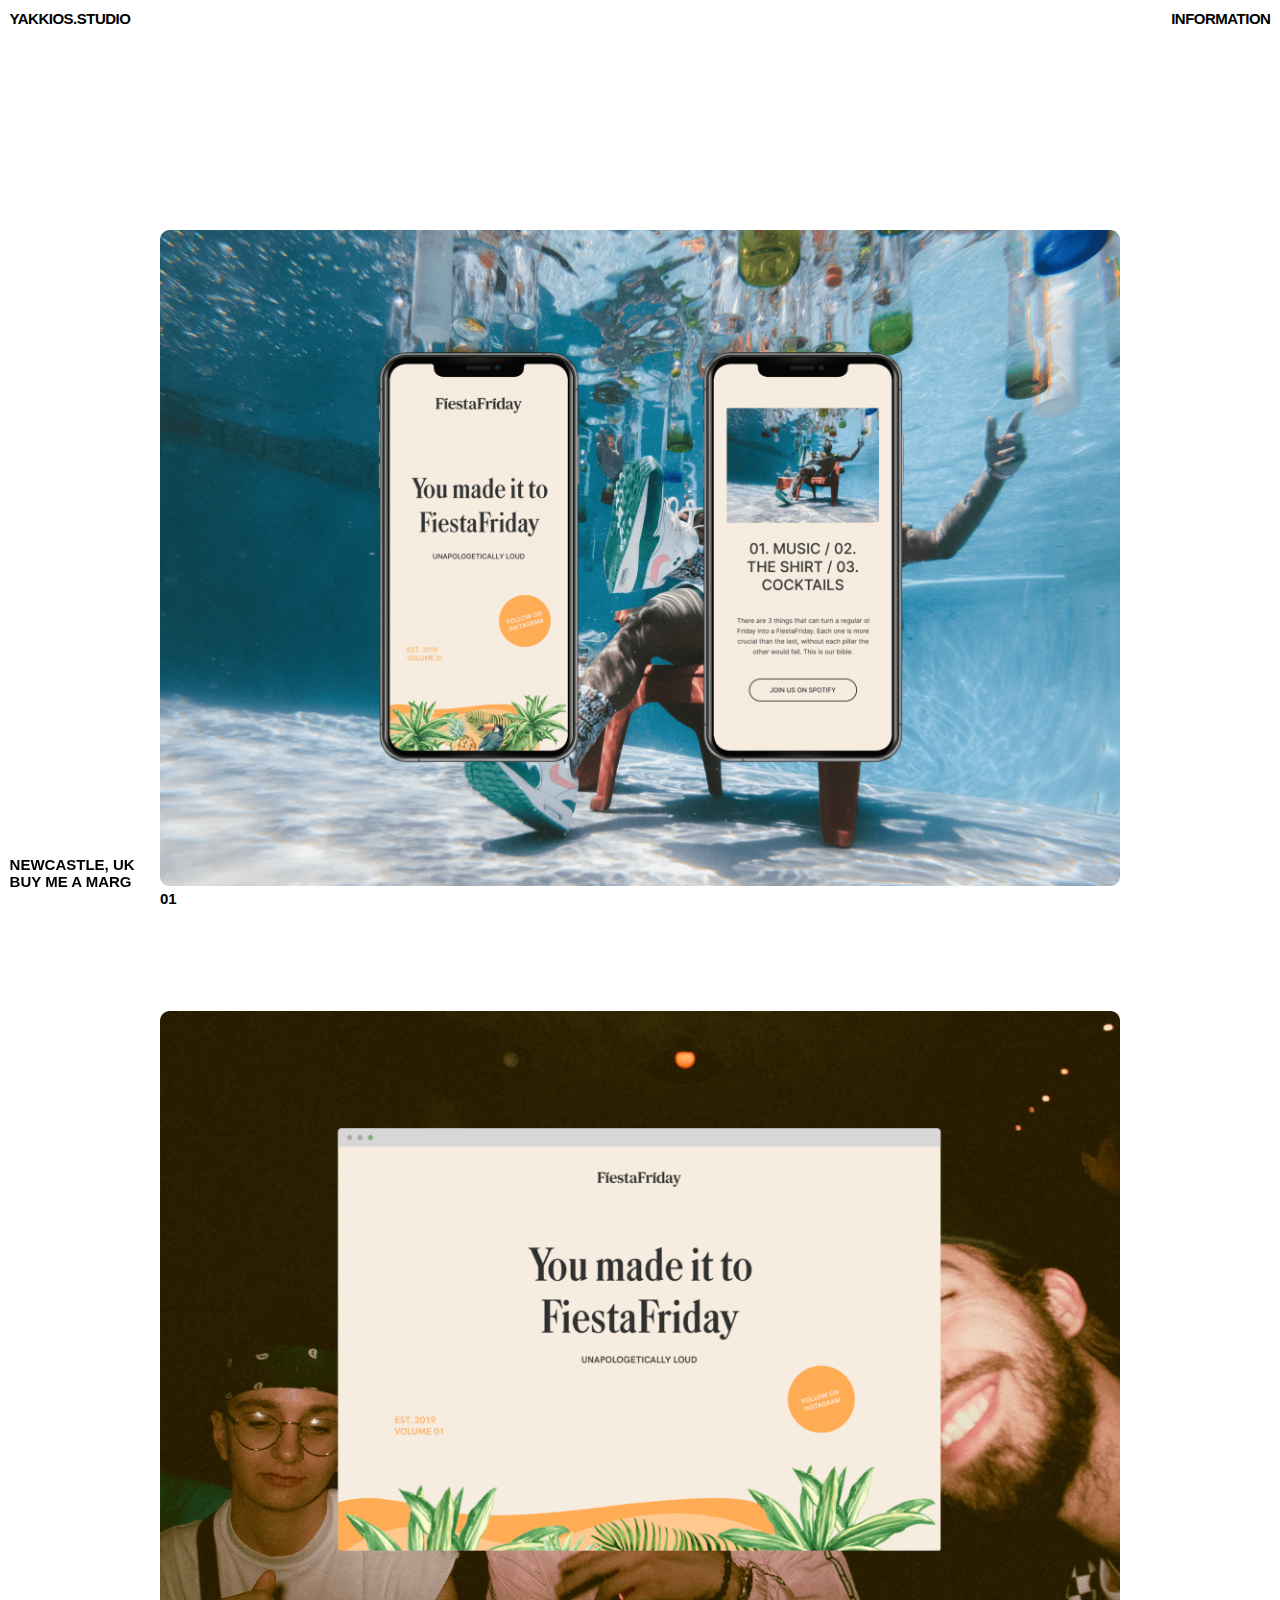
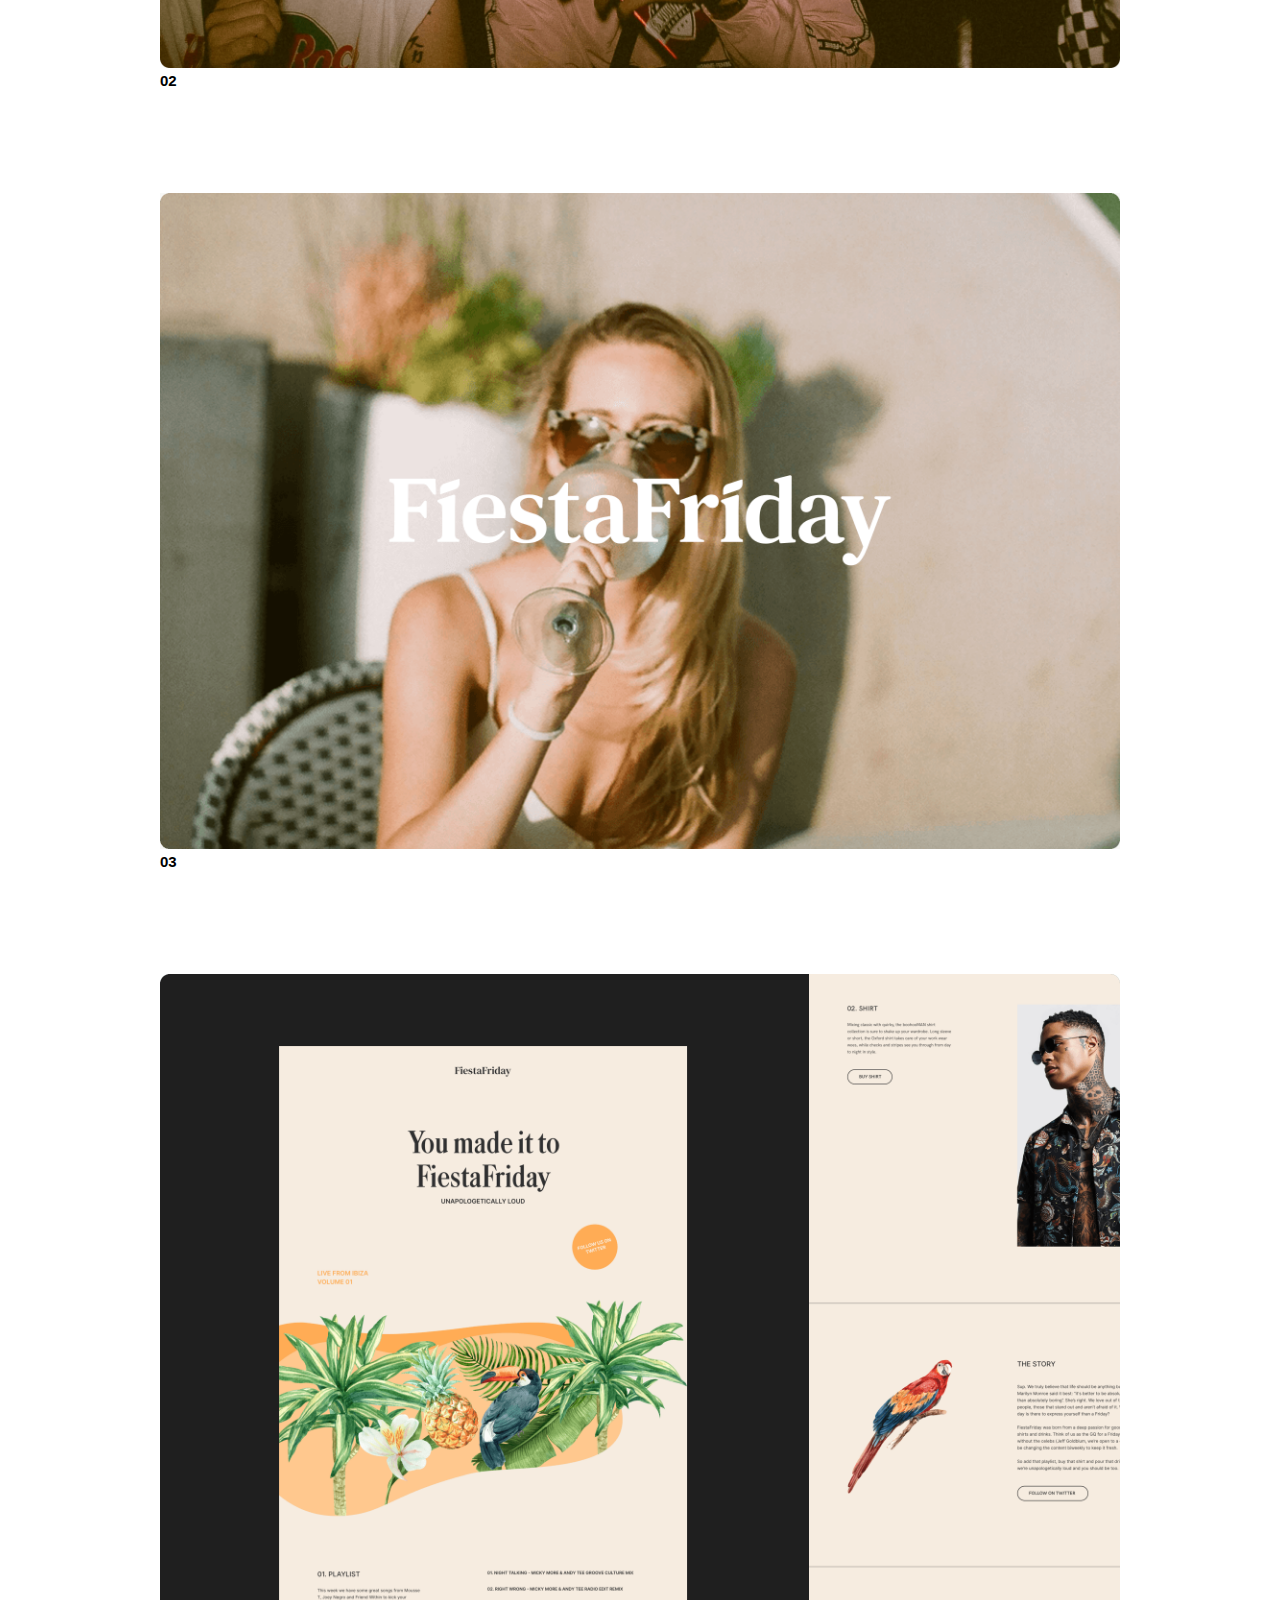
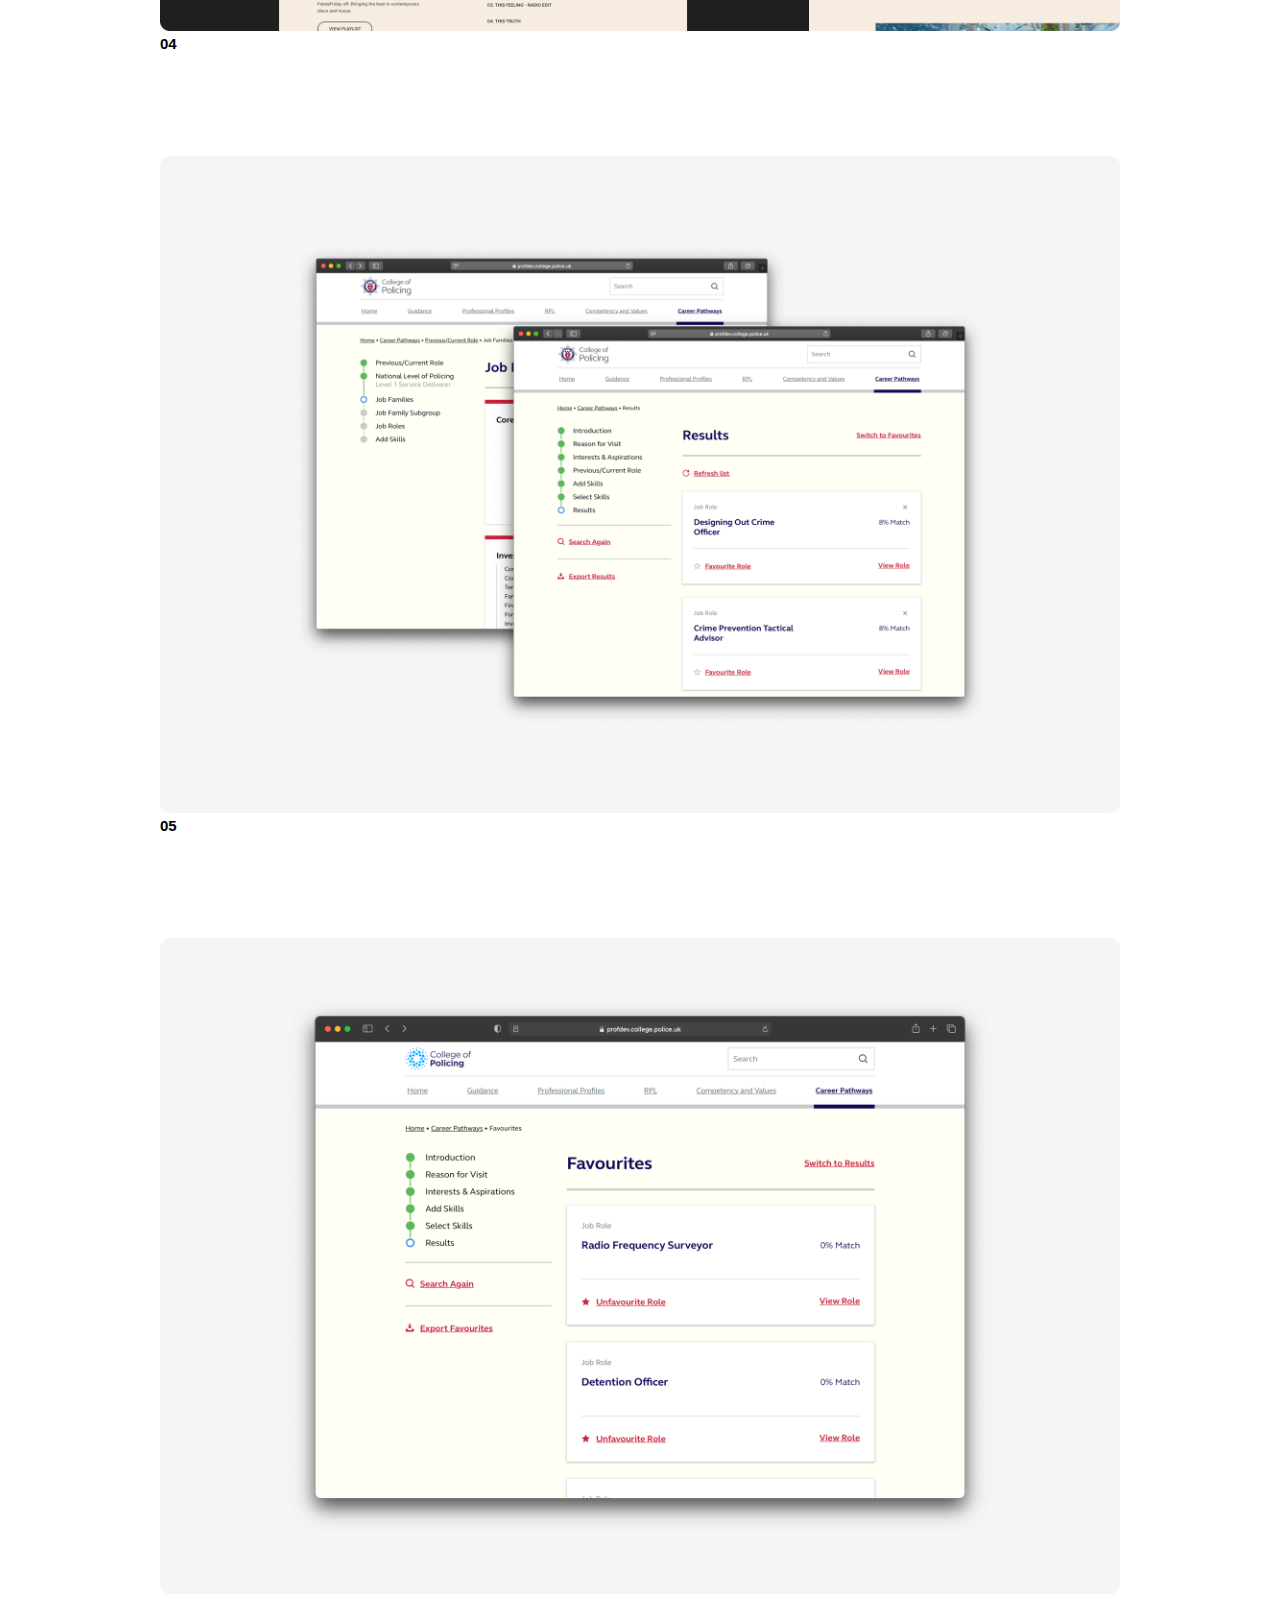
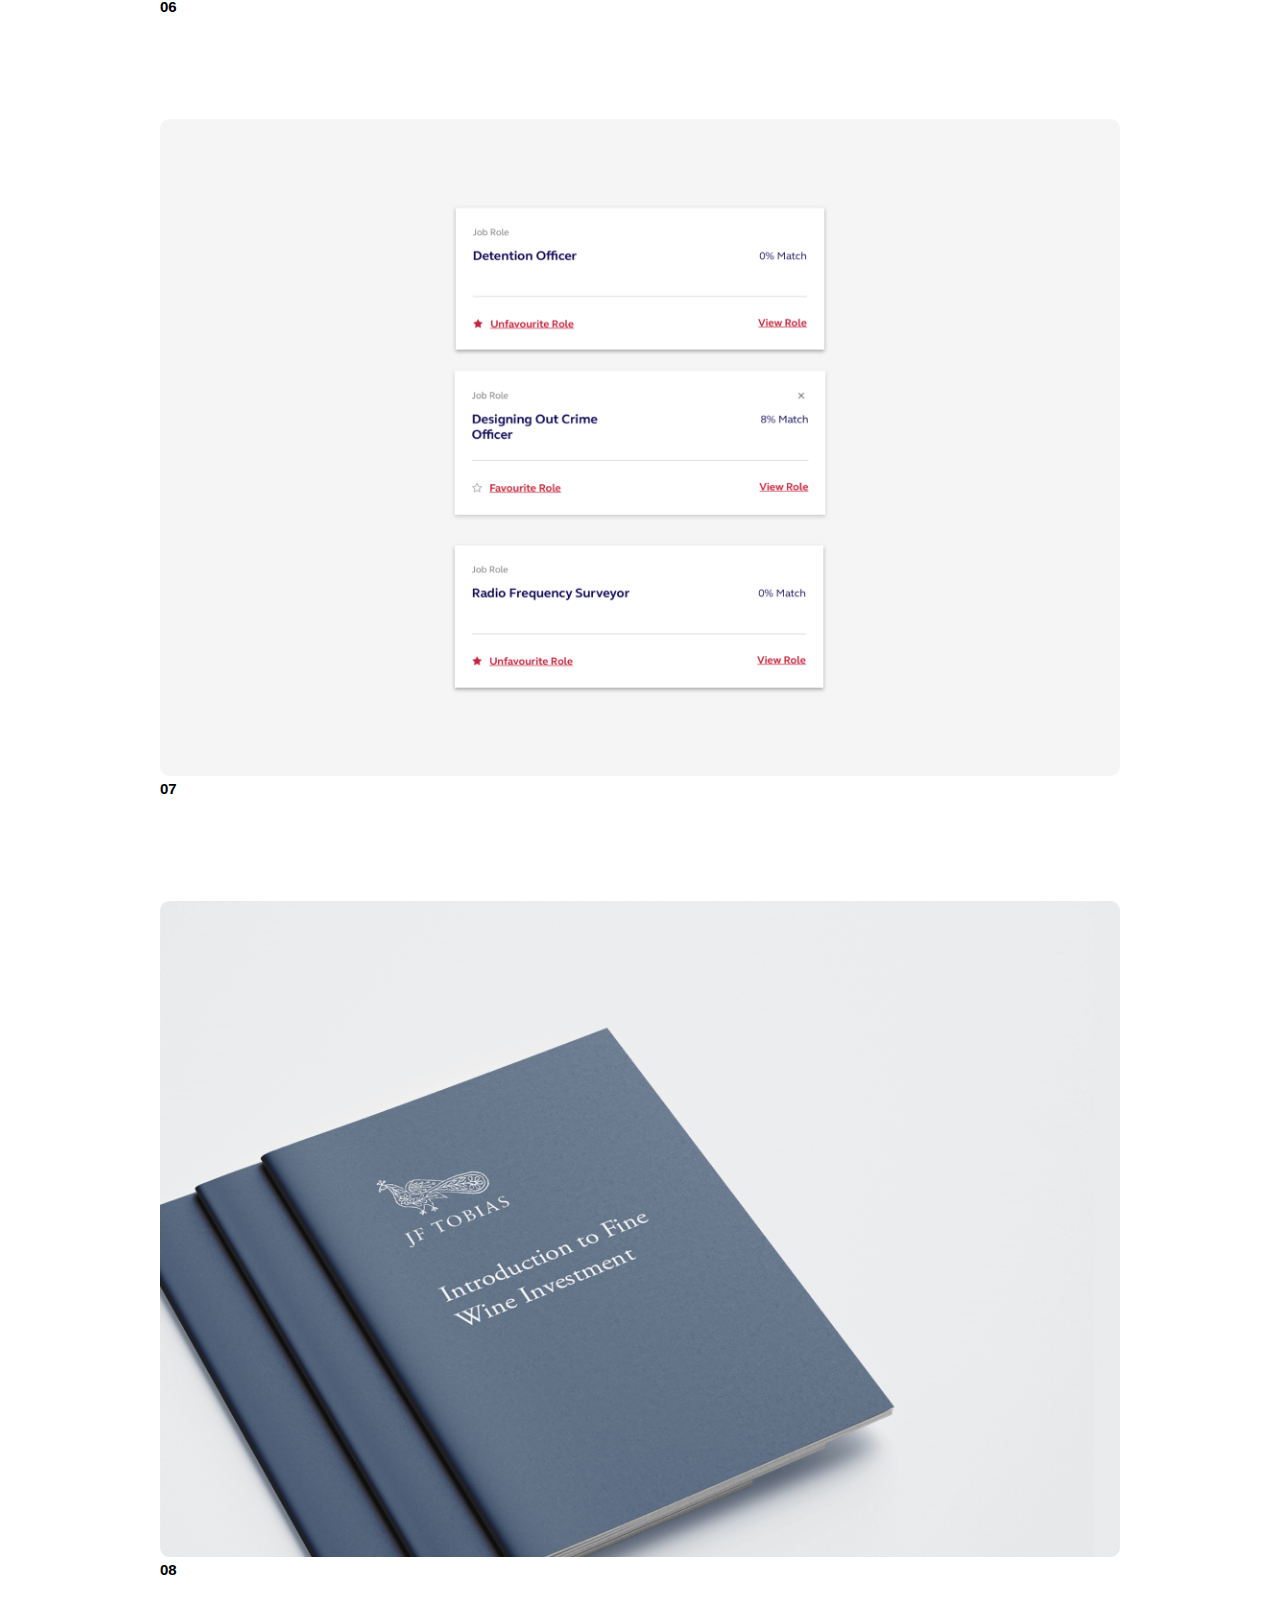
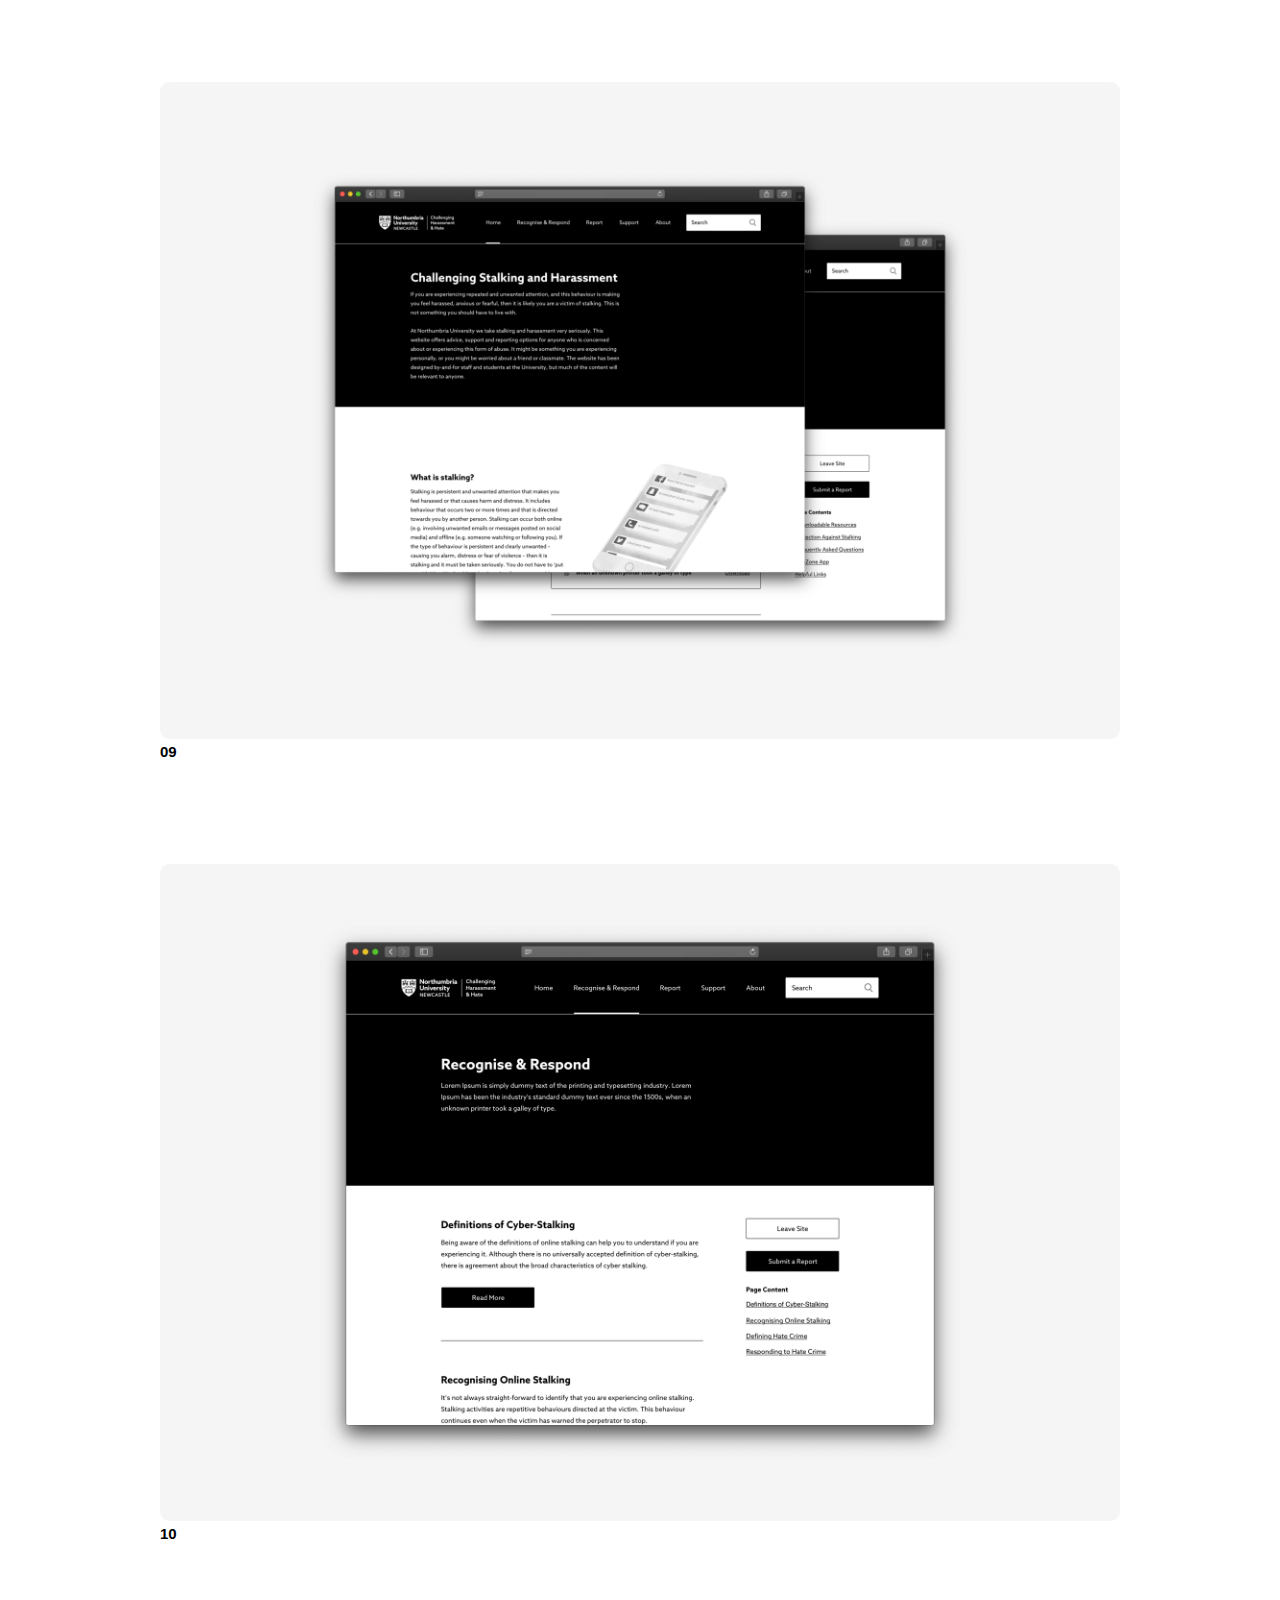
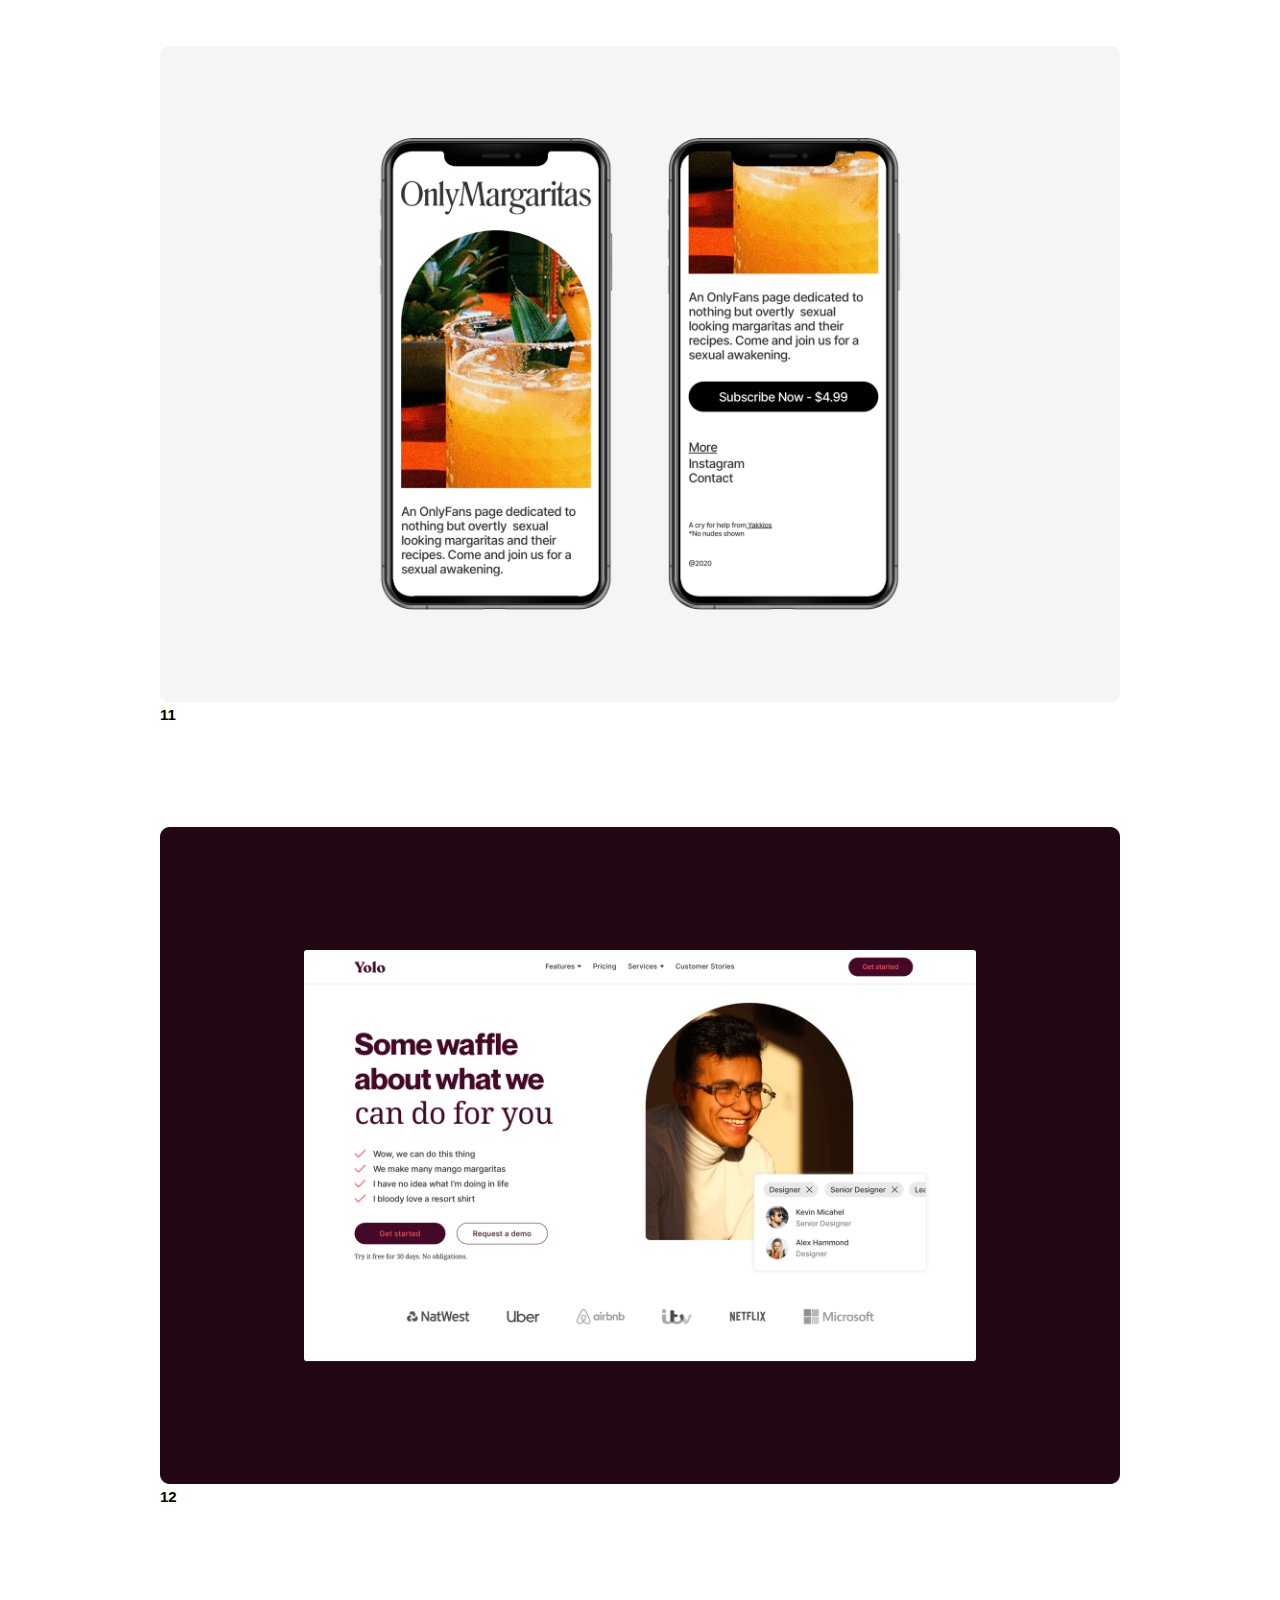
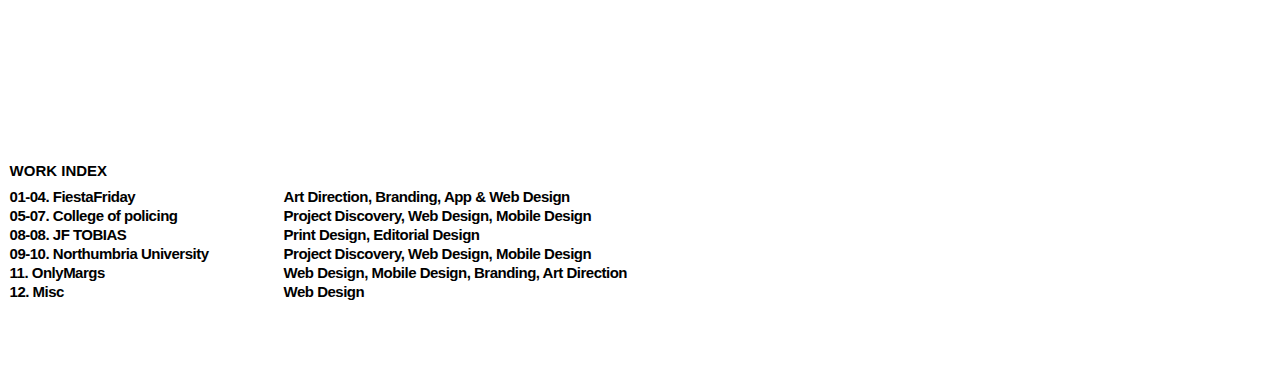
==== index.html @ 42be6af0 "Updating projects" ====
<!DOCTYPE html>
<html>
<head>
  <Title>Margarita Fueled Digital Product Designer</Title>
  <link href="stylesheet.css" rel="stylesheet" type="text/css">

  <link rel="stylesheet" type="text/css" href="MyFontsWebfontsKit.css">

  <link rel="shortcut icon" type="image/png" href="favicon.png"/>
  <link rel="shortcut icon" type="image/png" href="https://eg.com/favicon.png"/>

  <meta property="og:image" content="http://example.com/ogp.jpg" />


  <script src="https://ajax.googleapis.com/ajax/libs/jquery/1.11.3/jquery.min.js"></script>
  <script type="text/javascript" src="jquery.js"></script>

  <script type="text/javascript">
    function myFunction() {
     var element = document.body;
     element.classList.toggle("dark-mode");
   }
 </script>

 <meta name="viewport" content="width=device-width, initial-scale=1">

</head>
<body>




  <header class="yakkios-header">
    <div class="site-title-header"><a href="http://www.yakkios.studio">YAKKIOS.STUDIO
    </div>
    <div class="copyright-header"><a href="http://www.yakkios.studio/information">INFORMATION</a>
    </div>
  </header>

  <div id="padding_block_156"></div>



  <div class="hero">
    <img src="Projects/FiestaFriday-1.png">
  </div>

  <div class="About-Project">01</div>
  <div id="padding_block_104"></div>


  <div class="hero">
    <img src="Projects/FiestaFriday-2.png">
  </div>

    <div class="About-Project">02</div>
  <div id="padding_block_104"></div>


  <div class="hero">
    <img src="Projects/FiestaFriday-3.png">
  </div>

    <div class="About-Project">03</div>
  <div id="padding_block_104"></div>

  <div class="hero">
    <img src="Projects/FiestaFriday-4.png">
  </div>

  <div class="About-Project">04</div>
  <div id="padding_block_104"></div>




  <div class="hero">
    <img src="Projects/COP-1.png">
  </div>

  <div class="About-Project">05</div>
  <div id="padding_block_104"></div>


  <div class="hero">
    <img src="Projects/COP-2.png">
  </div>

    <div class="About-Project">06</div>
  <div id="padding_block_104"></div>

    <div class="hero">
    <img src="Projects/COP-3.png">
  </div>

    <div class="About-Project">07</div>
  <div id="padding_block_104"></div>




  <div class="hero">
    <img src="Projects/JF-Tobias-1.png">
  </div>

  <div class="About-Project">08</div>
  <div id="padding_block_104"></div>




  <div class="hero">
    <img src="Projects/Northumbria-University-1.png">
  </div>

  <div class="About-Project">09</div>
  <div id="padding_block_104"></div>


  <div class="hero">
    <img src="Projects/Northumbria-University-2.png">
  </div>

    <div class="About-Project">10</div>
  <div id="padding_block_104"></div>




  <div class="hero">
    <img src="Projects/Onlymargs-1.png">
  </div>

  <div class="About-Project">11</div>
  <div id="padding_block_104"></div>




  <div class="hero">
    <img src="Projects/Yolo-1.png">
  </div>

    <div class="About-Project">12</div>
  <div id="padding_block_20vw"></div>





<div class="work-index-wrapper">
<div id="div1">
<h3>WORK INDEX</h3>
</div>

<div id="div2">
</div>
</div>


<div class="work-index-wrapper">
<div id="div1">
<p>01-04. FiestaFriday</a></p>
</div>

<div id="div2">
    <p>Art Direction, Branding, App & Web Design</p> 
</div>
</div>



<div class="work-index-wrapper">
<div id="div1">
<p>05-07. College of policing</a></p> 
</div>

<div id="div2">
      <p>Project Discovery, Web Design, Mobile Design</p> 
</div>
</div>



<div class="work-index-wrapper">
<div id="div1">
<p>08-08. JF TOBIAS</a></p>  
</div>

<div id="div2">
      <p>Print Design, Editorial Design</p> 
</div>
</div>



<div class="work-index-wrapper">
<div id="div1">
<p>09-10. Northumbria University</a></p> 
</div>

<div id="div2">
      <p>Project Discovery, Web Design, Mobile Design</p>
</div>
</div>


<div class="work-index-wrapper">
<div id="div1">
<p>11. OnlyMargs</a></p> 
</div>

<div id="div2">
      <p>Web Design, Mobile Design, Branding, Art Direction</p>
</div>
</div>

<div class="work-index-wrapper">
<div id="div1">
<p>12. Misc</a></p> 
</div>

<div id="div2">
      <p>Web Design</p>
</div>
</div>


  <div id="padding_block_64"></div>

 <footer class="footer">
  <div class="site-title-header">
  </div>
  <div class="centre-footer">newcastle, uk
    <br>
    <a href="mailto:jackjohnson036@gmail.com?subject=I would love to buy you a marg on me">buy me a marg</a>
    <br>

  </div>
  <div class="copyright-header">
  </div>
</footer>


</body>
</html>
---- stylesheet.css ----
body {
  padding: 0;
  margin: 0;
  font-family: 'Inter', sans-serif;
  float: none;
  font-weight: 400;
  animation: fadein 2s;
  font-size: 15px;
  height: 100vh;
  color: black;
}

p {
  font-size: 15px;
  padding: 0 0 0 0;
  margin: 0;
  font-weight: 600;
  letter-spacing: -0.5px;
  line-height: 17px;
}

h3 {
  font-size: 15px;
  text-transform: uppercase;
  padding: 0 0 8px 0;
  margin: 0;
  font-weight: 600;
}

body a {
  color: black;
  text-decoration: none;
}

@font-face {
  font-family: Inter;
  src: url(Inter-Regular.otf) format("opentype");
  font-weight: 400;
}

@font-face {
  font-family: Inter;
  src: url(Inter-SemiBold.otf;) format("opentype");
  font-weight: 800;
}

@-webkit-keyframes fadein {
  0%   { opacity: 0; }
  100% { opacity: 1; }
}


@-webkit-keyframes reveal {
  0% {
    transform: translate(0,100%);
  }
  100% {
    transform: translate(0,0);
  }
}


html {
  scroll-behavior: smooth;
}

.dark-mode {
  background-color: black;
  color: white;
}

.dark-mode a {
  color: white;
  border-bottom: 1px solid white;
}

.yakkios-header {
    font-family: Inter, sans-serif;
    width: 100vw;
    padding: 0.6rem;
    position: fixed;
    top: 0;
    justify-content: space-between;
    font-size: 15px;
    display: flex;
    box-sizing: border-box;
    letter-spacing: -0.5px;
    font-weight: 600;
    background-color: white;
  }

.site-title-header {
  text-align: left;
}

.centre-header {
  text-align: center;
}

.header_copyright {
  display: flex;
}

.hero {
  padding-left: 10rem;
  padding-right: 10rem;
}

.logo {
  padding-top: 4rem;
  padding-left: 2rem;
  padding-right: 2rem;
}

.logo img {
  max-width: 100%;
  animation: fadein 2s;
}

.hero img {
  max-width: 100%;
  animation: fadein 2s;
}

.hero-two {
  padding-left: 12rem;
  padding-right: 12rem;
}

.hero-two img {
  max-width: 100%;
  animation: fadein 2s;
}

.hero-three {
  padding-left: 24rem;
  padding-right: 24rem;
}

.hero-three img {
  max-width: 100%;
  animation: fadein 2s;
}


.footer {
    font-family: Inter, sans-serif;
    font-weight: 600;
    /*width: 100vw;*/
    padding: .6rem;
    position: fixed;
    bottom: 0;
    text-transform: uppercase;
    justify-content: space-between;
    display: flex;
    box-sizing: border-box;
}

.footer a {
  text-decoration: none;
}

.footer a:hover {
  border: none;
}

.feature-block {
  padding-top: 2.5rem;
  padding-left: .6rem;
}

.feature-block-about {
    padding: 0px 2rem 0 0px;
    margin: 0px;
    font-weight: normal;
    max-width: 370px;
}


.feature-block-about a { 
  text-decoration: underline;

}

.feature-block-about a:hover { 
  text-decoration: none;
}

.feature-block-about a span { 
  position: absolute; 
  display:none; 
  z-index:99; 
  float: right;
}

.feature-block-about h3 {
  font-size: 15px;
  text-transform: uppercase;
  padding: 0 0 8px 0;
  margin: 0;
  font-weight: 600;
}

.feature-block-about p {
  padding: 0;
  font-weight: 600;
  font-size: 15px;
  letter-spacing: -0.5px;
  line-height: 17px;
  padding: 0;
  margin: 0;
}

.gif {
    padding-top: 40px;
    width: 270px;
  }

.paragraph-indent {
  text-indent: 40px;
}

.feature-inner-block {
  display: inline-block;
  margin-left: 0;
  margin-right: 0;
  width: 60%;
  float: left;
  font-weight: normal;
}


#padding_block_156 {
  height: 18vw;
}

#padding_block_40 {
  height: 40px;
}

#padding_block_64 {
  height: 64px;
}

#padding_block_104 {
  height: 104px;
}


#padding_block_20vw {
  height: 20vw;
}


.work-index-wrapper {
  padding: 0 0 0 .6rem;
}

#div1 {
  margin-top: 0px;
  min-width: 270px;
  display: inline-block;
}

#div2 {
  margin-top: 0px;
    min-width: 370px;
    display: inline-block;
}

.about-wrapper {
  padding: 2.5rem 0 0 .6rem;
}

#div3 {
  vertical-align: top;
  padding-right: 2rem;
  max-width: 370px;
  display: inline-block;
}

#div4 {
  vertical-align: top;
  margin-top: 0px;
    max-width: 370px;
    display: inline-block;
    padding-right: 30px;
}

.about-gif {
  padding-left: .6rem;
  max-width: 370px;
}

.About-Project {
    padding-left: 10rem;
    margin: 0px;
    font-size: 15px;
    font-weight: 600;
}


/*SCREEN SIZES*/

@media screen and (min-width: 1270px) {

}



@media screen and (max-width: 890px) {

.hero {
  padding-right: .6rem;
  padding-left: .6rem;
}

#padding_block_156 {
  height: 40px;
}

.About-Project {
    padding-left: .6rem;
}

#padding_block_104 {
  height: 32px;
}

#div2 h3 {
  visibility: hidden;
}

#div2 p {
  padding-bottom: 12px;
}

}

@media screen and (max-width: 667px) {

  }


@media screen and (max-width: 590px) {

#div4 {

  margin-top: 40px;
}

}
---- MyFontsWebfontsKit.css ----
/**
 * @license
 * MyFonts Webfont Build ID 3784046, 2019-07-10T07:59:21-0400
 * 
 * The fonts listed in this notice are subject to the End User License
 * Agreement(s) entered into by the website owner. All other parties are 
 * explicitly restricted from using the Licensed Webfonts(s).
 * 
 * You may obtain a valid license at the URLs below.
 * 
 * Webfont: NeueAlteGrotesk-Thin by VisualWorks
 * URL: https://www.myfonts.com/fonts/visualworks/neue-alte-grotesk/thin/
 * 
 * Webfont: NeueAlteGrotesk-ExtraLight by VisualWorks
 * URL: https://www.myfonts.com/fonts/visualworks/neue-alte-grotesk/extra-light/
 * 
 * Webfont: NeueAlteGrotesk-Light by VisualWorks
 * URL: https://www.myfonts.com/fonts/visualworks/neue-alte-grotesk/light/
 * 
 * Webfont: NeueAlteGrotesk-Book by VisualWorks
 * URL: https://www.myfonts.com/fonts/visualworks/neue-alte-grotesk/book/
 * 
 * Webfont: NeueAlteGrotesk-Regular by VisualWorks
 * URL: https://www.myfonts.com/fonts/visualworks/neue-alte-grotesk/regular/
 * 
 * Webfont: NeueAlteGrotesk-Medium by VisualWorks
 * URL: https://www.myfonts.com/fonts/visualworks/neue-alte-grotesk/medium/
 * 
 * Webfont: NeueAlteGrotesk-SemiBold by VisualWorks
 * URL: https://www.myfonts.com/fonts/visualworks/neue-alte-grotesk/semi-bold/
 * 
 * Webfont: NeueAlteGrotesk-Bold by VisualWorks
 * URL: https://www.myfonts.com/fonts/visualworks/neue-alte-grotesk/bold/
 * 
 * Webfont: NeueAlteGrotesk-Heavy by VisualWorks
 * URL: https://www.myfonts.com/fonts/visualworks/neue-alte-grotesk/heavy/
 * 
 * Webfont: NeueAlteGrotesk-Black by VisualWorks
 * URL: https://www.myfonts.com/fonts/visualworks/neue-alte-grotesk/black/
 * 
 * 
 * License: https://www.myfonts.com/viewlicense?type=web&buildid=3784046
 * Licensed pageviews: 10,000
 * Webfonts copyright: Copyright © 2017-2018 by Krzysztof Chuc. All rights reserved.
 * 
 * © 2019 MyFonts Inc
*/


/* @import must be at top of file, otherwise CSS will not work */
@import url("//hello.myfonts.net/count/39bd6e");

  
@font-face {font-family: 'NeueAlteGrotesk-Thin';src: url('webfonts/39BD6E_0_0.eot');src: url('webfonts/39BD6E_0_0.eot?#iefix') format('embedded-opentype'),url('webfonts/39BD6E_0_0.woff2') format('woff2'),url('webfonts/39BD6E_0_0.woff') format('woff'),url('webfonts/39BD6E_0_0.ttf') format('truetype');}
 
  
@font-face {font-family: 'NeueAlteGrotesk-ExtraLight';src: url('webfonts/39BD6E_1_0.eot');src: url('webfonts/39BD6E_1_0.eot?#iefix') format('embedded-opentype'),url('webfonts/39BD6E_1_0.woff2') format('woff2'),url('webfonts/39BD6E_1_0.woff') format('woff'),url('webfonts/39BD6E_1_0.ttf') format('truetype');}
 
  
@font-face {font-family: 'NeueAlteGrotesk-Light';src: url('webfonts/39BD6E_2_0.eot');src: url('webfonts/39BD6E_2_0.eot?#iefix') format('embedded-opentype'),url('webfonts/39BD6E_2_0.woff2') format('woff2'),url('webfonts/39BD6E_2_0.woff') format('woff'),url('webfonts/39BD6E_2_0.ttf') format('truetype');}
 
  
@font-face {font-family: 'NeueAlteGrotesk-Book';src: url('webfonts/39BD6E_3_0.eot');src: url('webfonts/39BD6E_3_0.eot?#iefix') format('embedded-opentype'),url('webfonts/39BD6E_3_0.woff2') format('woff2'),url('webfonts/39BD6E_3_0.woff') format('woff'),url('webfonts/39BD6E_3_0.ttf') format('truetype');}
 
  
@font-face {font-family: 'NeueAlteGrotesk-Regular';src: url('webfonts/39BD6E_4_0.eot');src: url('webfonts/39BD6E_4_0.eot?#iefix') format('embedded-opentype'),url('webfonts/39BD6E_4_0.woff2') format('woff2'),url('webfonts/39BD6E_4_0.woff') format('woff'),url('webfonts/39BD6E_4_0.ttf') format('truetype');}
 
  
@font-face {font-family: 'NeueAlteGrotesk-Medium';src: url('webfonts/39BD6E_5_0.eot');src: url('webfonts/39BD6E_5_0.eot?#iefix') format('embedded-opentype'),url('webfonts/39BD6E_5_0.woff2') format('woff2'),url('webfonts/39BD6E_5_0.woff') format('woff'),url('webfonts/39BD6E_5_0.ttf') format('truetype');}
 
  
@font-face {font-family: 'NeueAlteGrotesk-SemiBold';src: url('webfonts/39BD6E_6_0.eot');src: url('webfonts/39BD6E_6_0.eot?#iefix') format('embedded-opentype'),url('webfonts/39BD6E_6_0.woff2') format('woff2'),url('webfonts/39BD6E_6_0.woff') format('woff'),url('webfonts/39BD6E_6_0.ttf') format('truetype');}
 
  
@font-face {font-family: 'NeueAlteGrotesk-Bold';src: url('webfonts/39BD6E_7_0.eot');src: url('webfonts/39BD6E_7_0.eot?#iefix') format('embedded-opentype'),url('webfonts/39BD6E_7_0.woff2') format('woff2'),url('webfonts/39BD6E_7_0.woff') format('woff'),url('webfonts/39BD6E_7_0.ttf') format('truetype');}
 
  
@font-face {font-family: 'NeueAlteGrotesk-Heavy';src: url('webfonts/39BD6E_8_0.eot');src: url('webfonts/39BD6E_8_0.eot?#iefix') format('embedded-opentype'),url('webfonts/39BD6E_8_0.woff2') format('woff2'),url('webfonts/39BD6E_8_0.woff') format('woff'),url('webfonts/39BD6E_8_0.ttf') format('truetype');}
 
  
@font-face {font-family: 'NeueAlteGrotesk-Black';src: url('webfonts/39BD6E_9_0.eot');src: url('webfonts/39BD6E_9_0.eot?#iefix') format('embedded-opentype'),url('webfonts/39BD6E_9_0.woff2') format('woff2'),url('webfonts/39BD6E_9_0.woff') format('woff'),url('webfonts/39BD6E_9_0.ttf') format('truetype');}
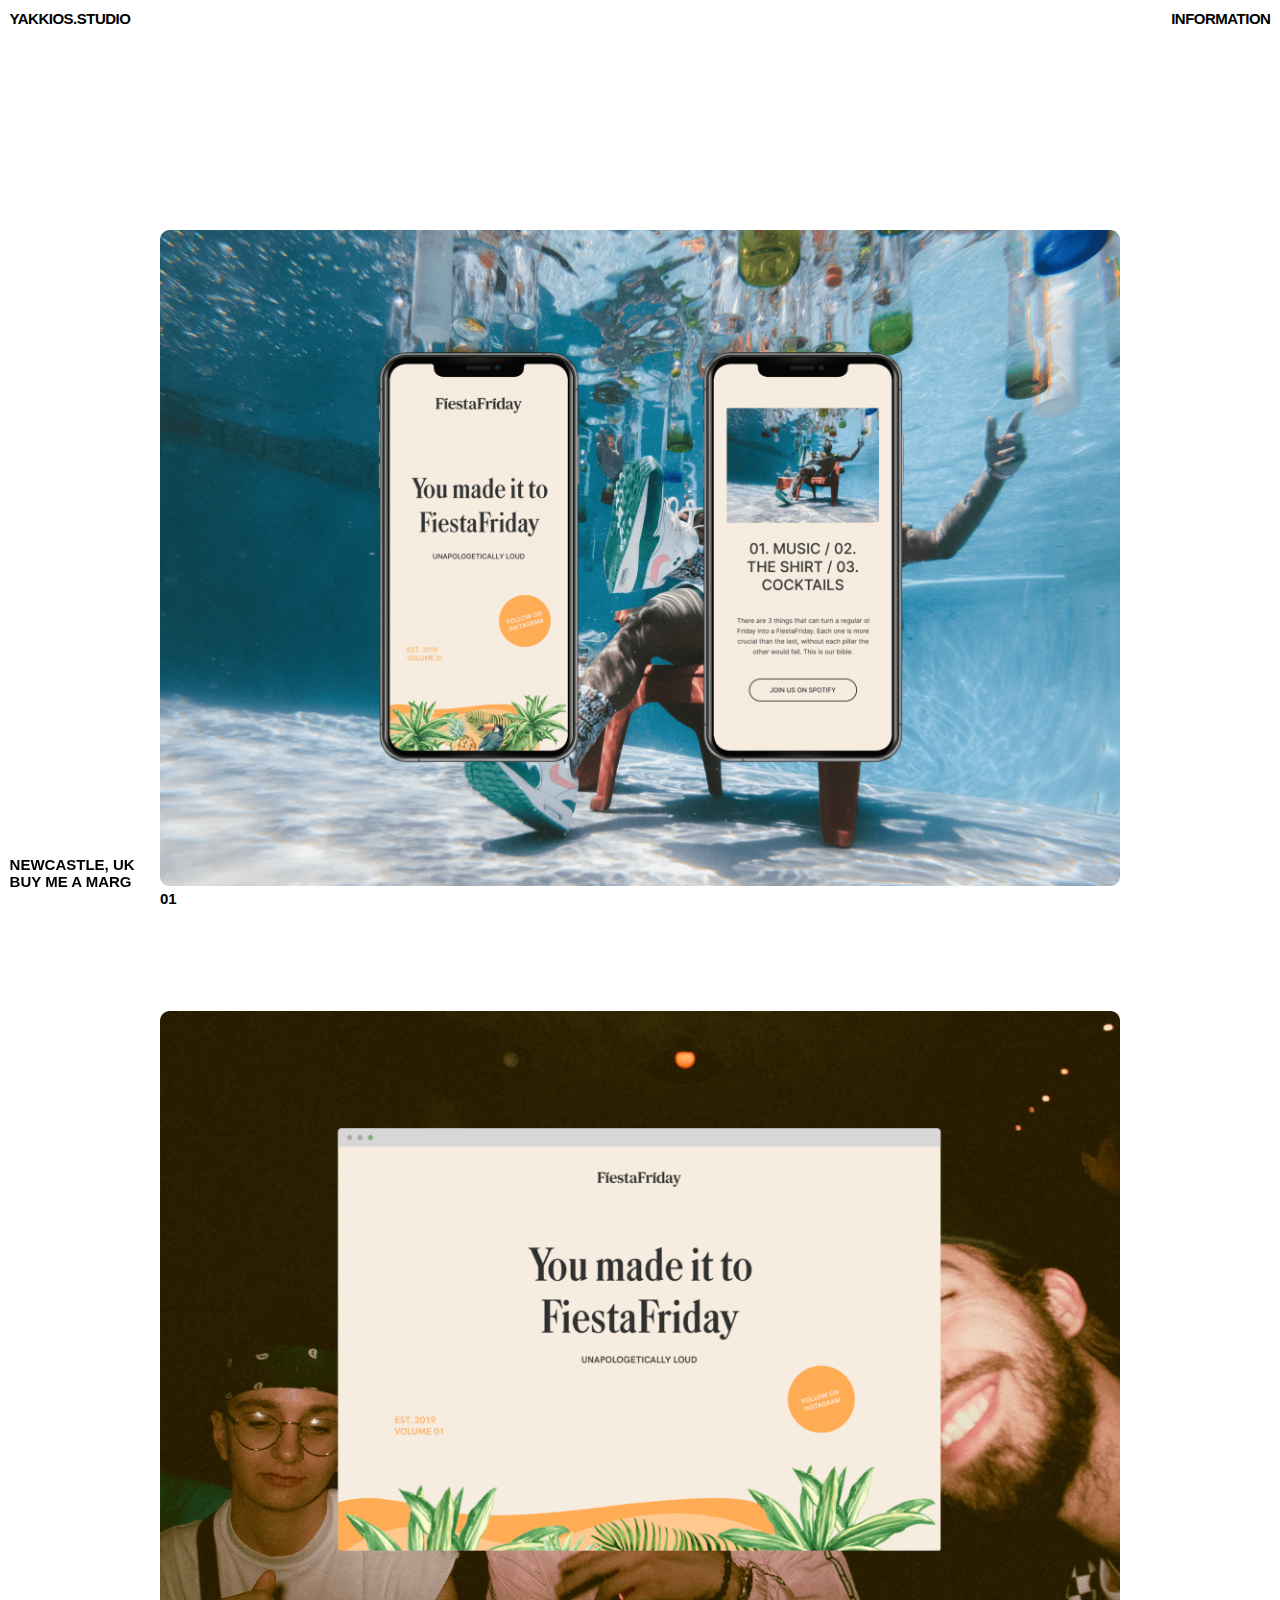
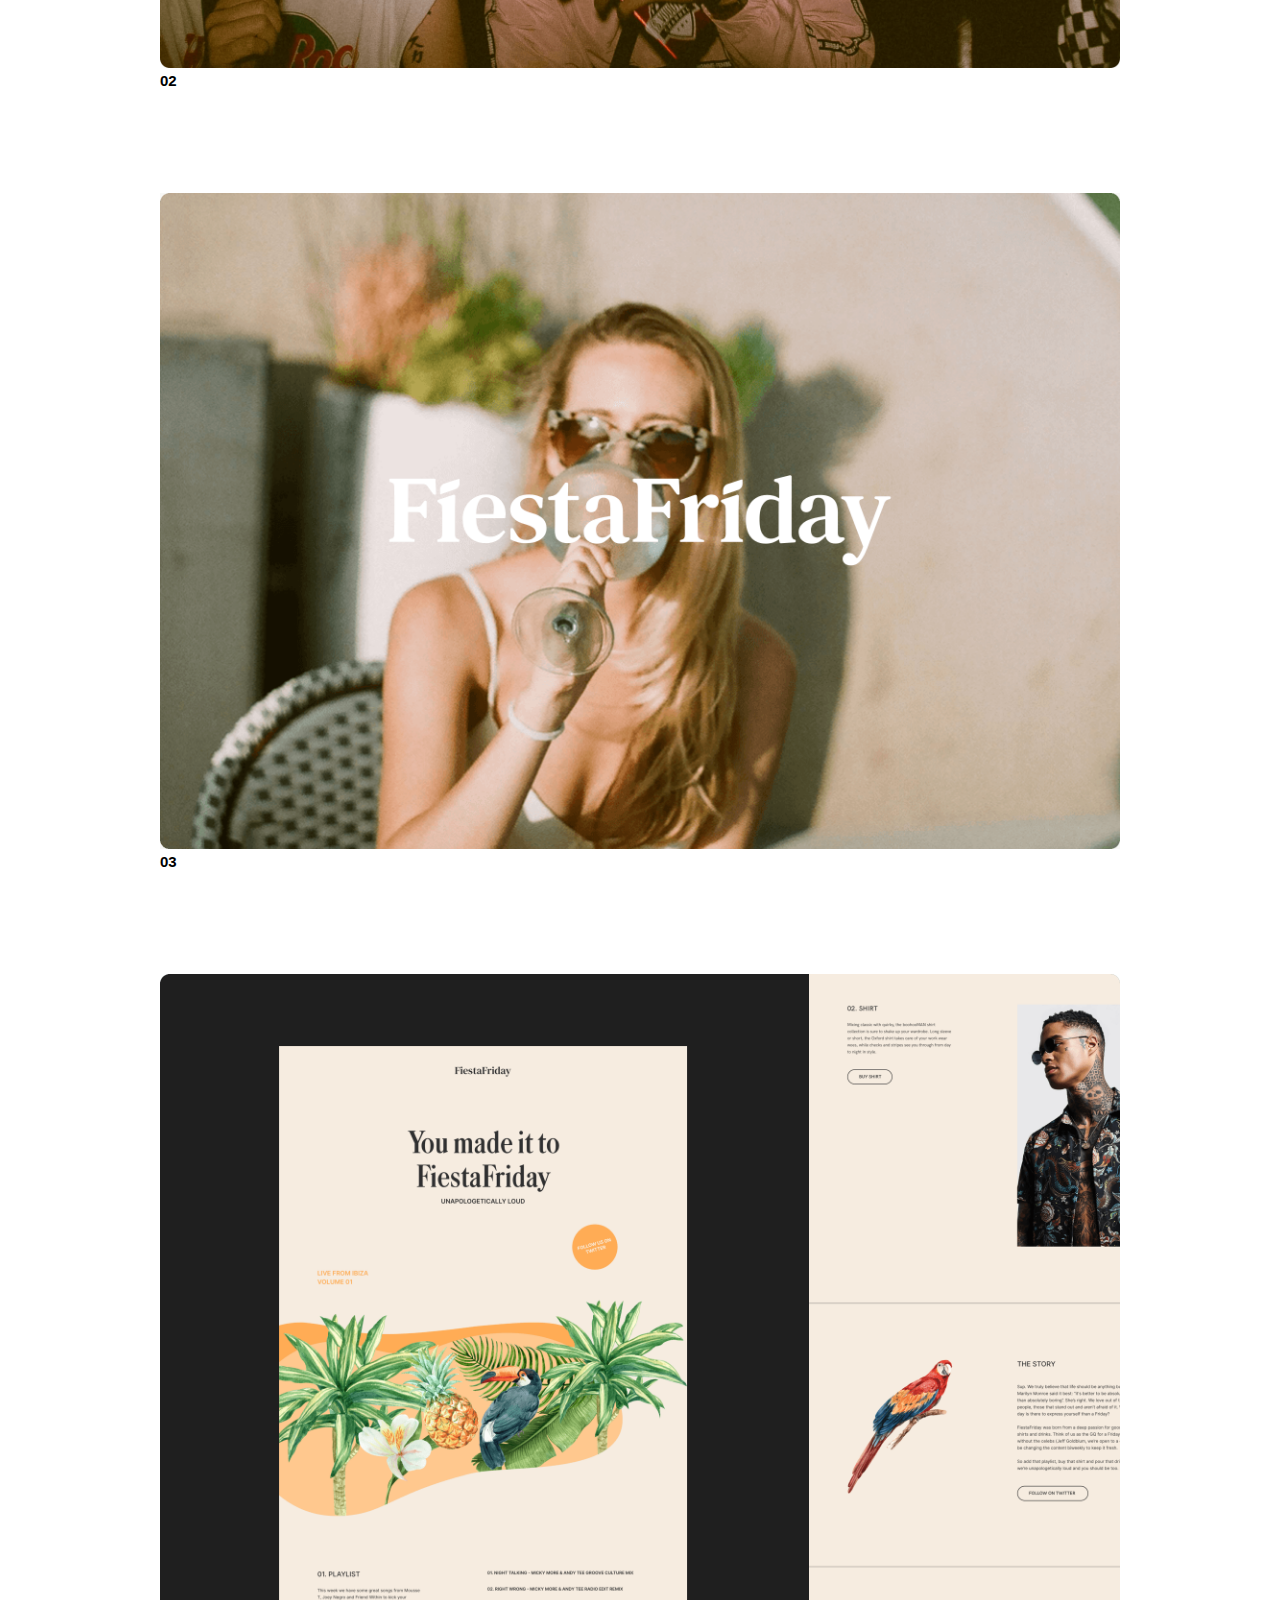
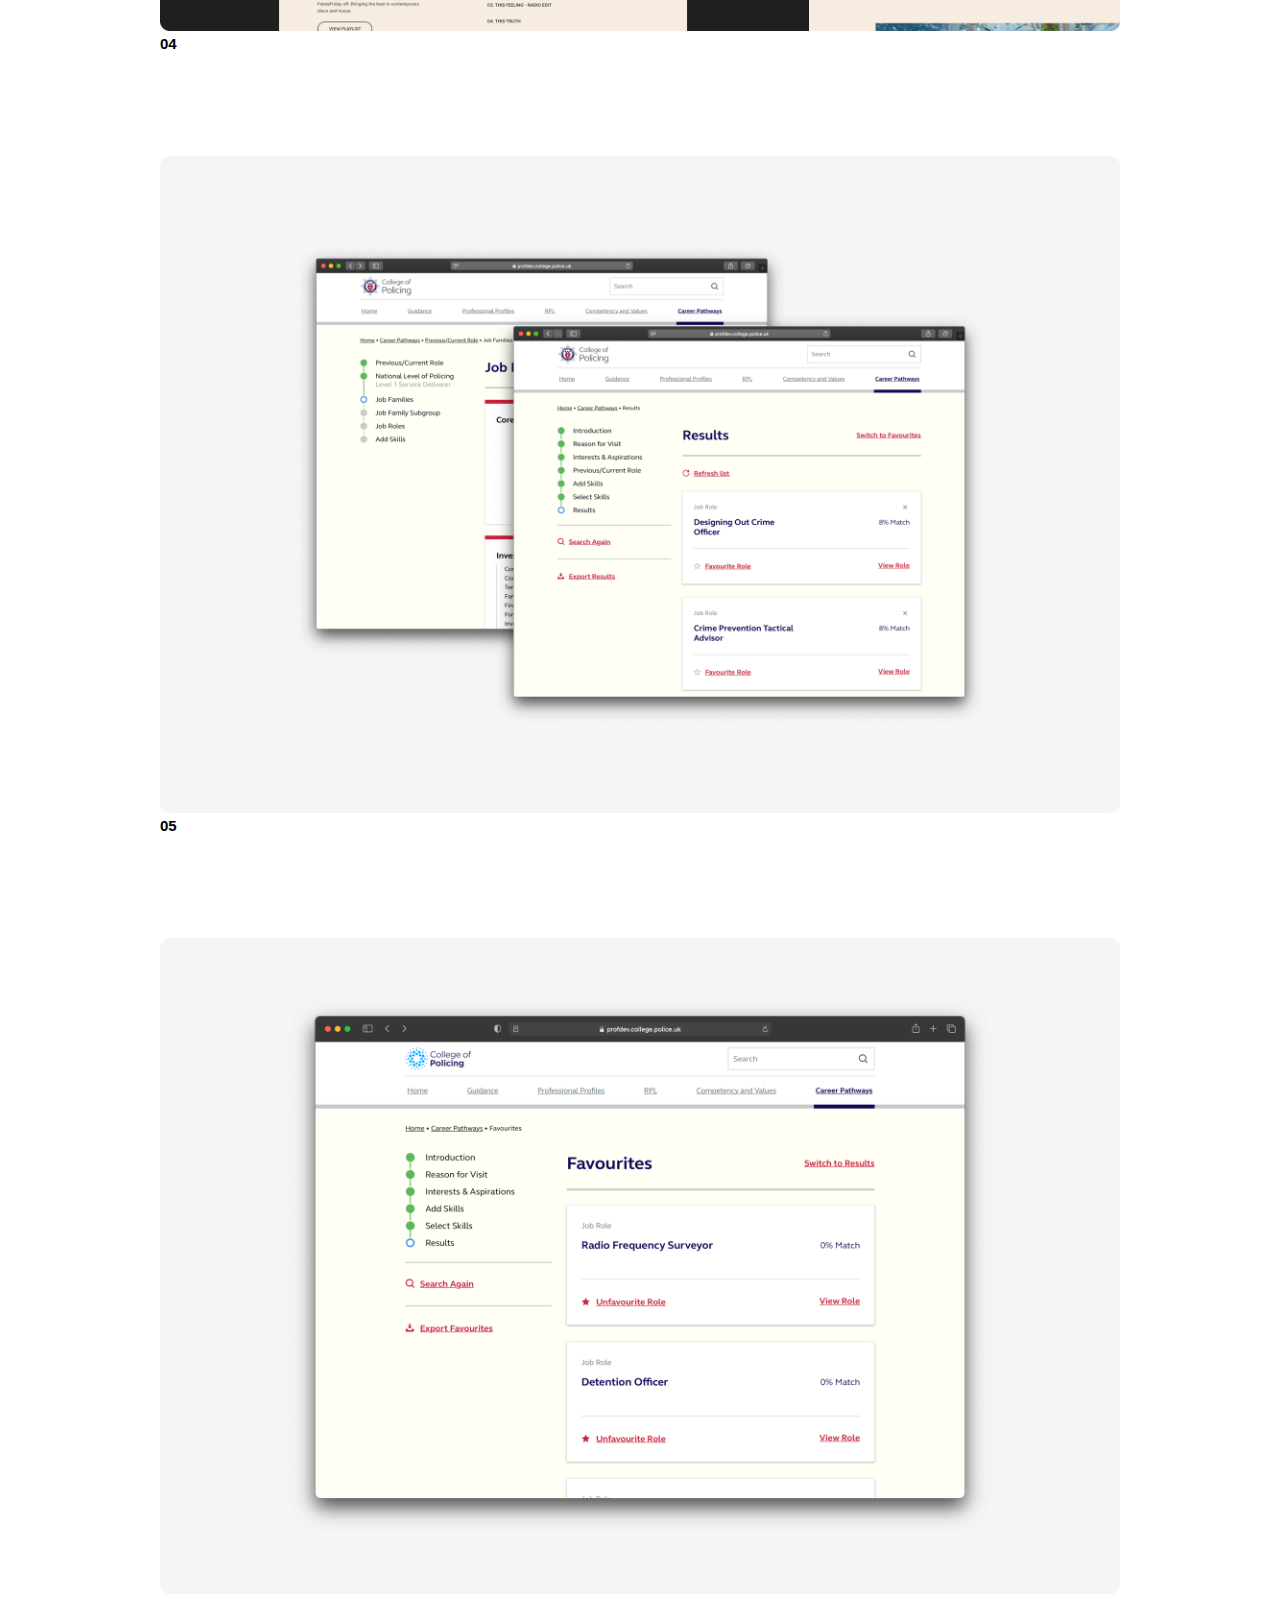
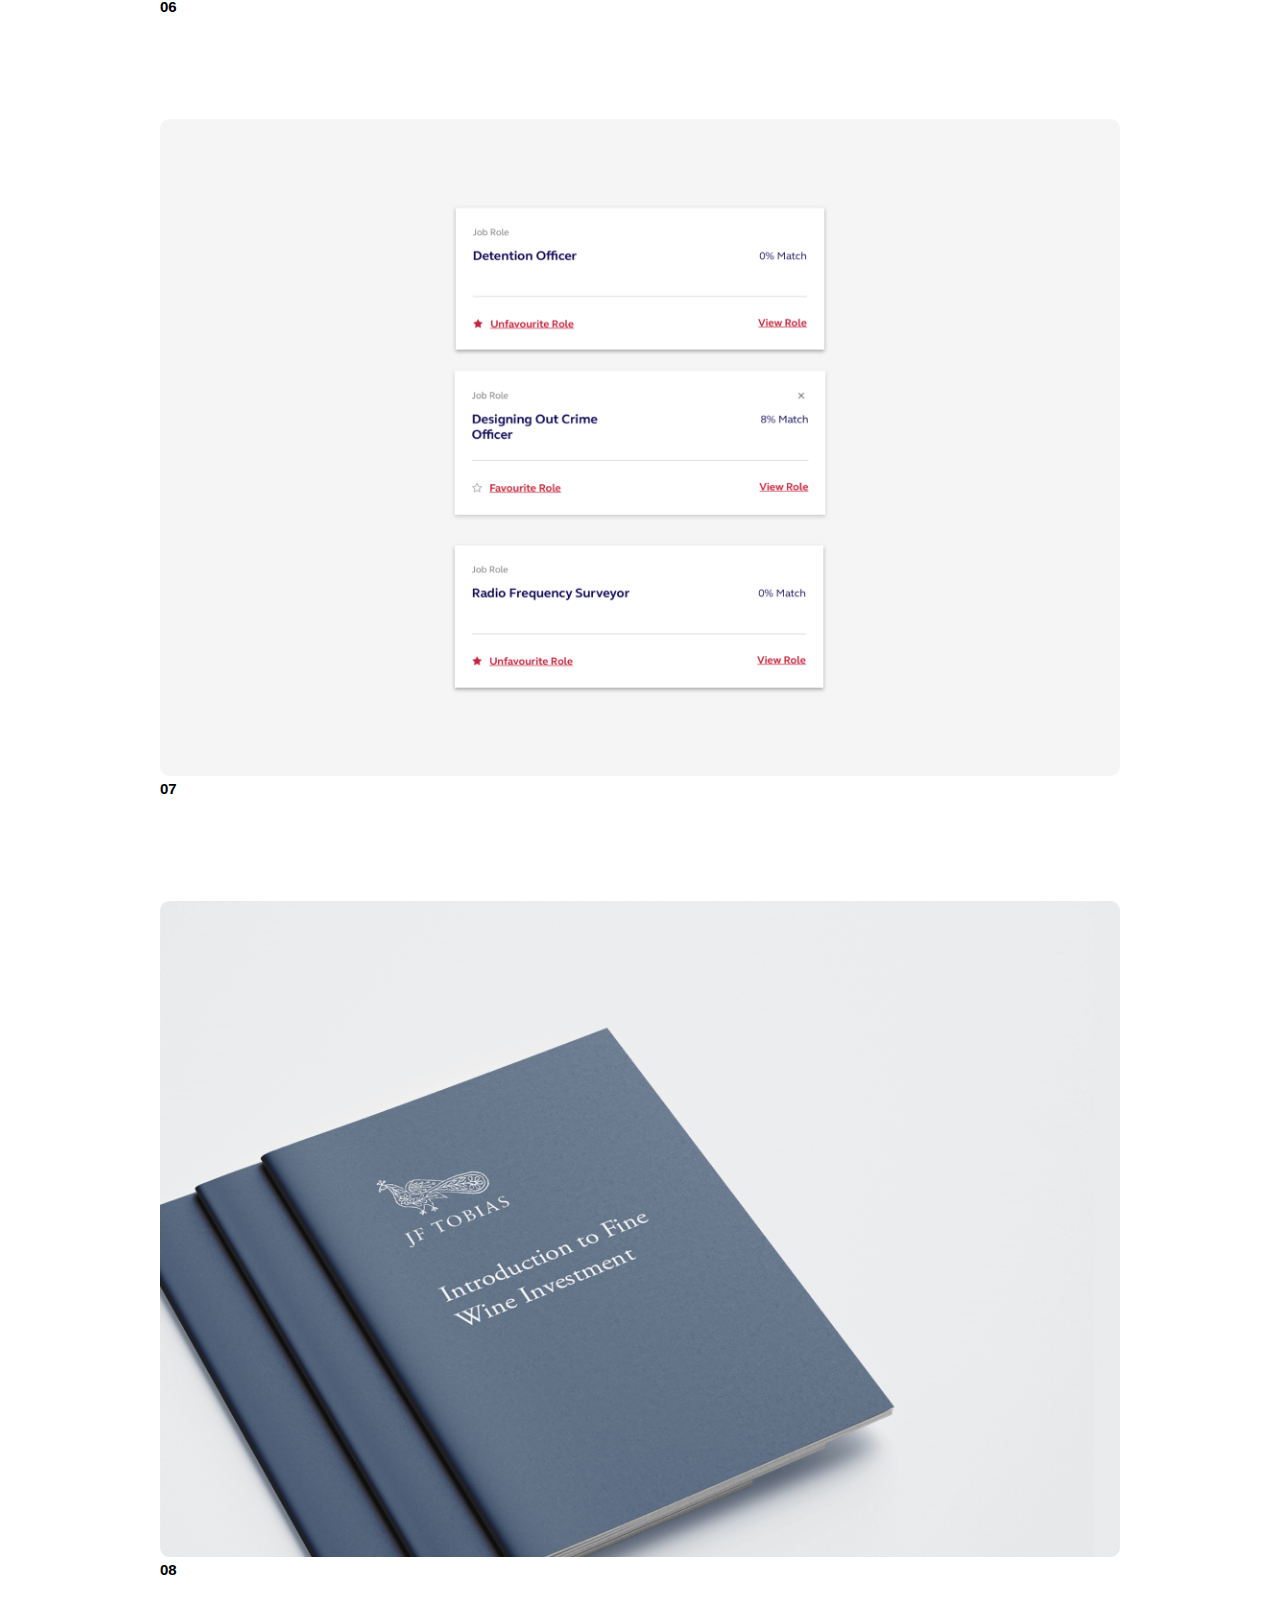
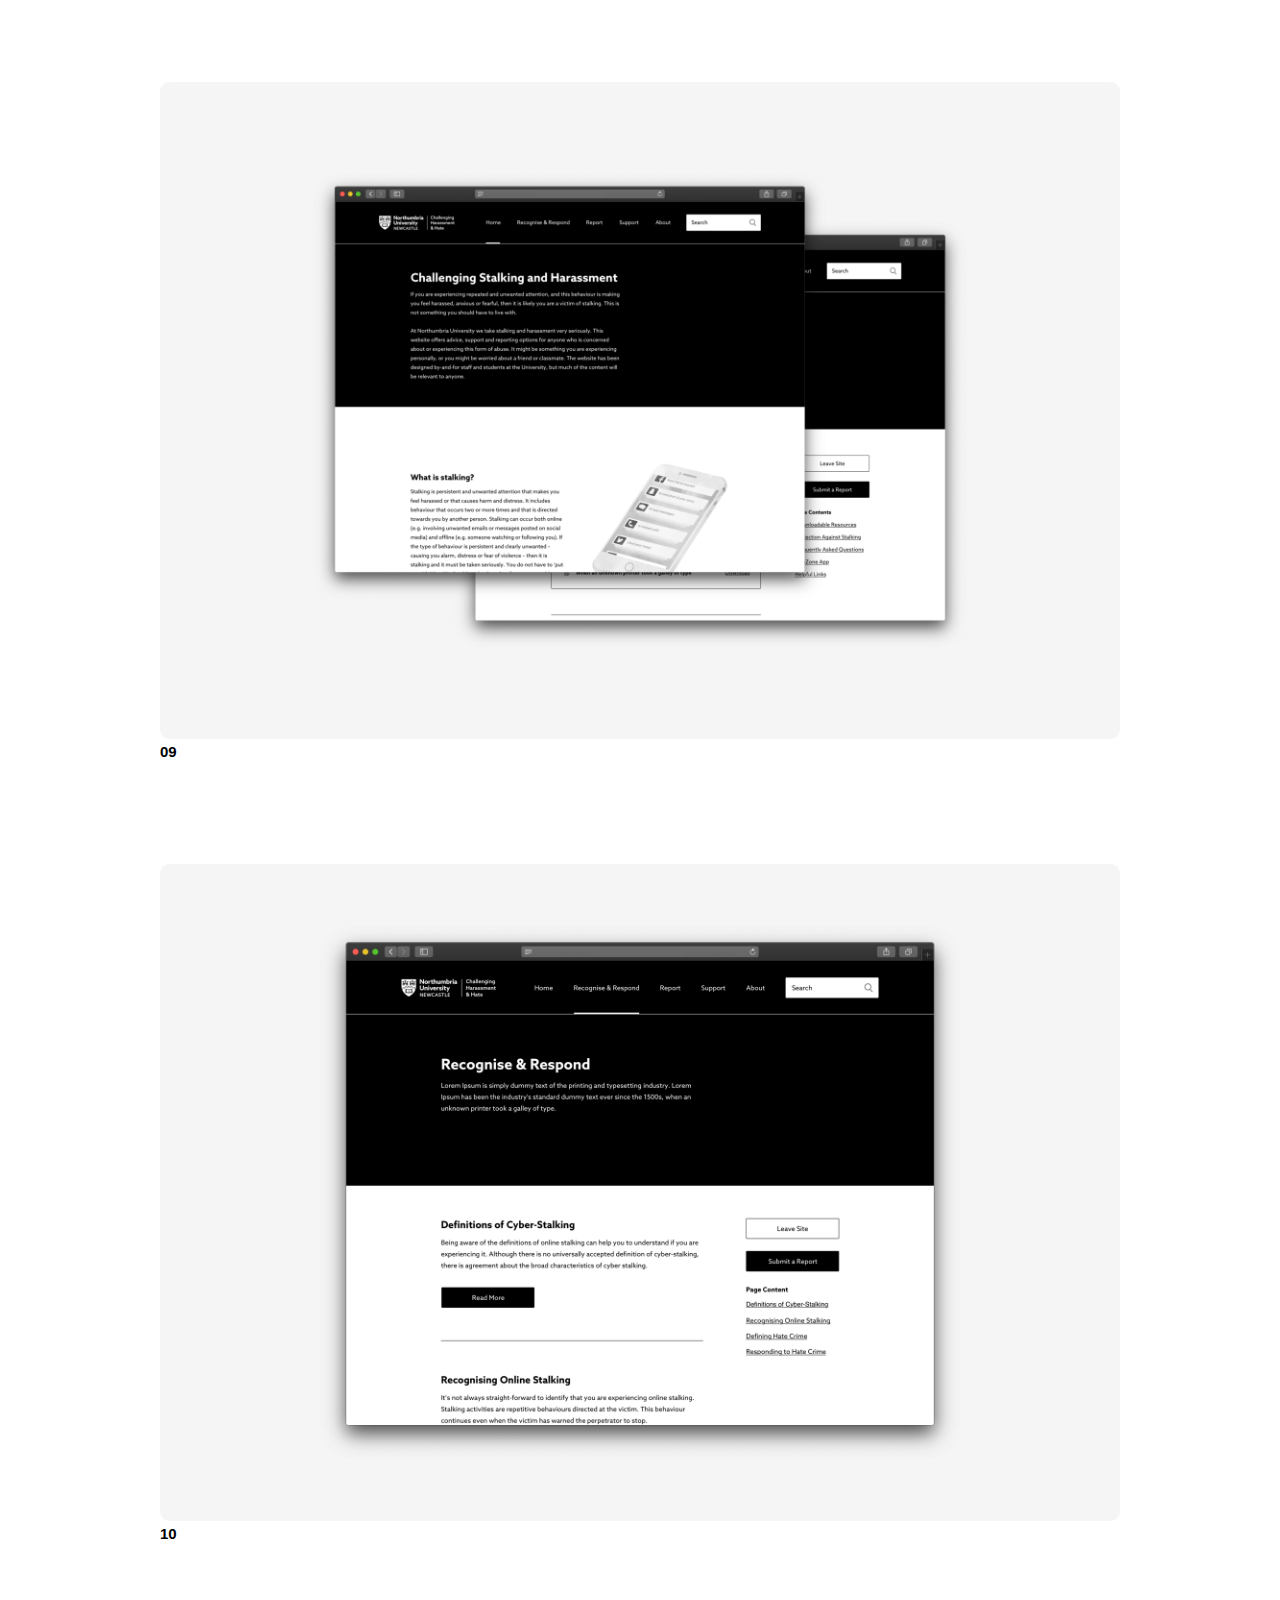
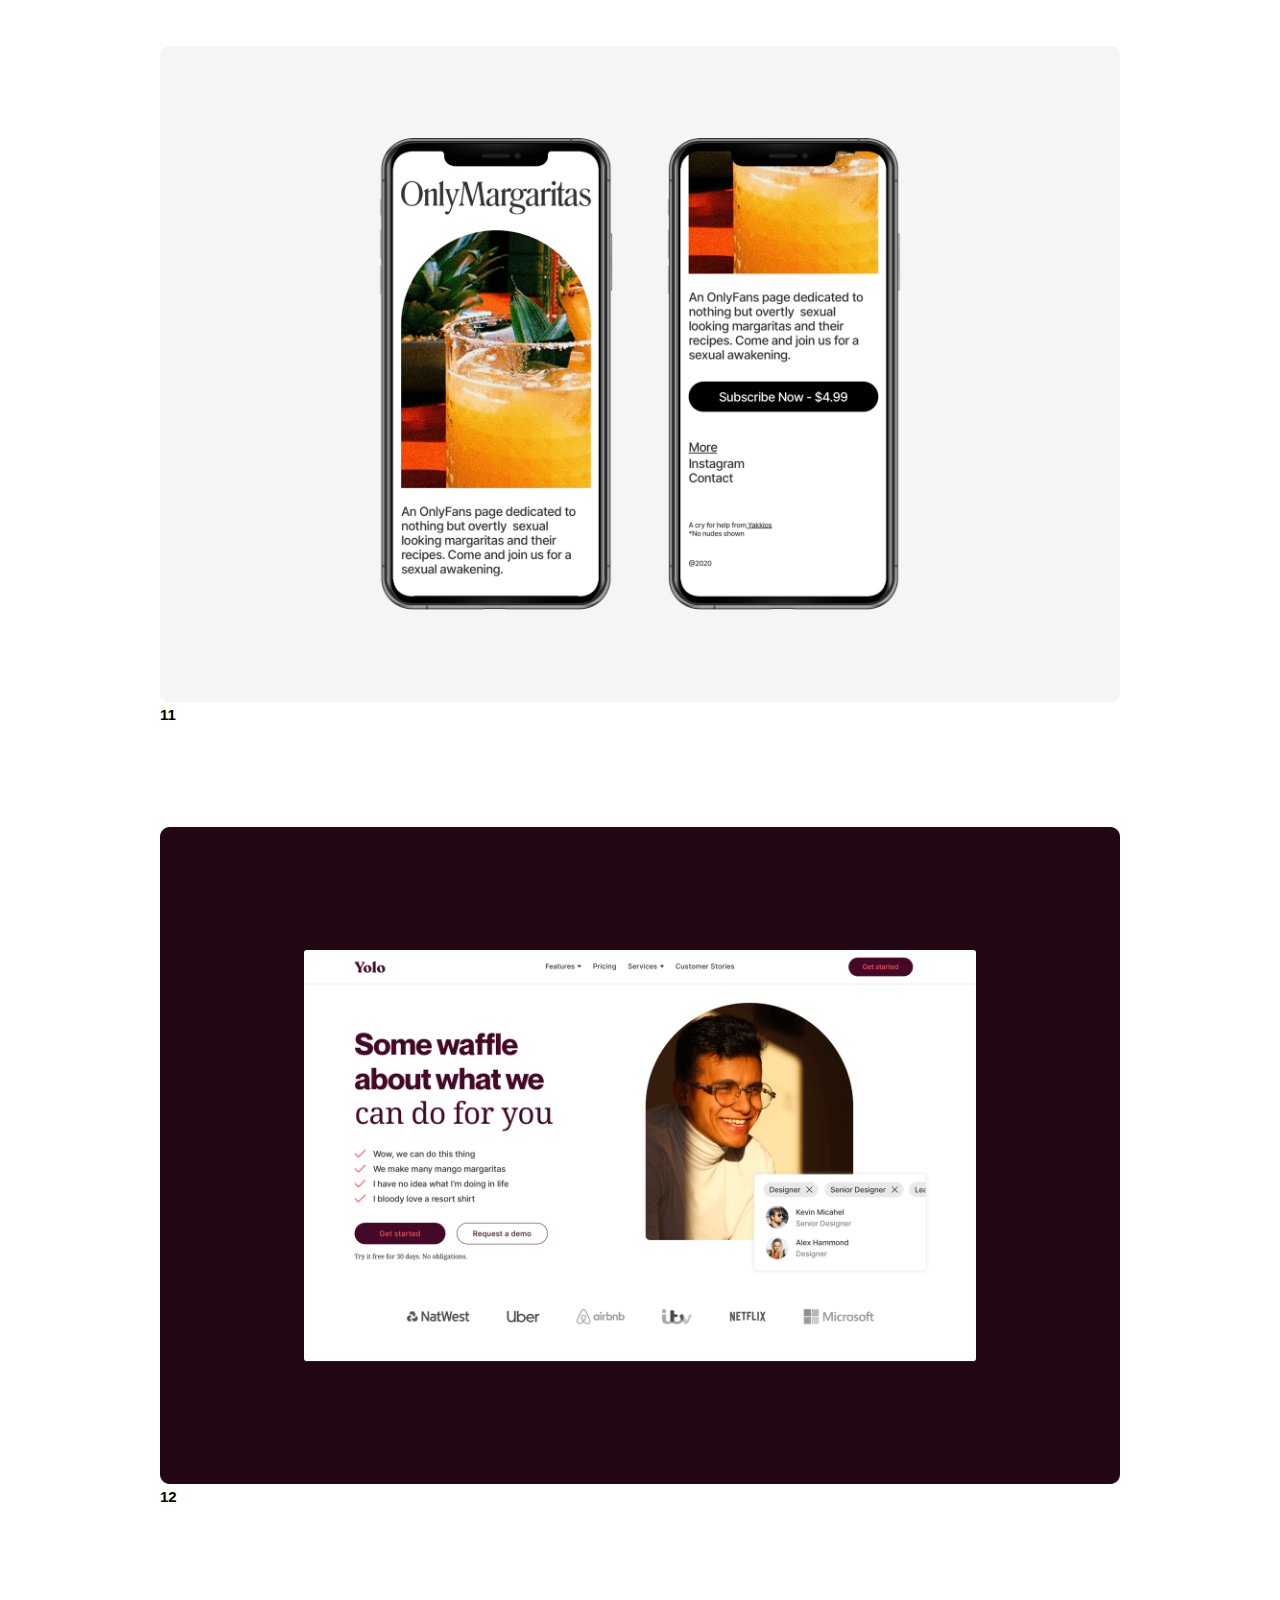
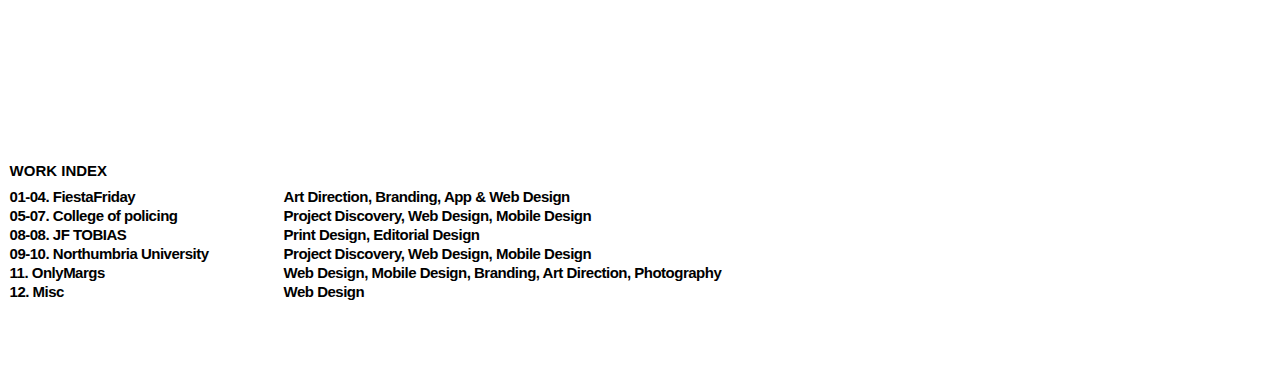
==== commit 8149587c: "Added social image" ====
--- a/index.html
+++ b/index.html
@@ -24,6 +24,11 @@
 
  <meta name="viewport" content="width=device-width, initial-scale=1">
 
+ <meta property="og:image" content="http://example.com/Social.jpg">
+ <meta property="og:image:type" content="image/png">
+ <meta property="og:image:width" content="1024">
+ <meta property="og:image:height" content="1024">
+
 </head>
 <body>
 
@@ -211,7 +216,7 @@
 </div>
 
 <div id="div2">
-      <p>Web Design, Mobile Design, Branding, Art Direction</p>
+      <p>Web Design, Mobile Design, Branding, Art Direction, Photography</p>
 </div>
 </div>
 
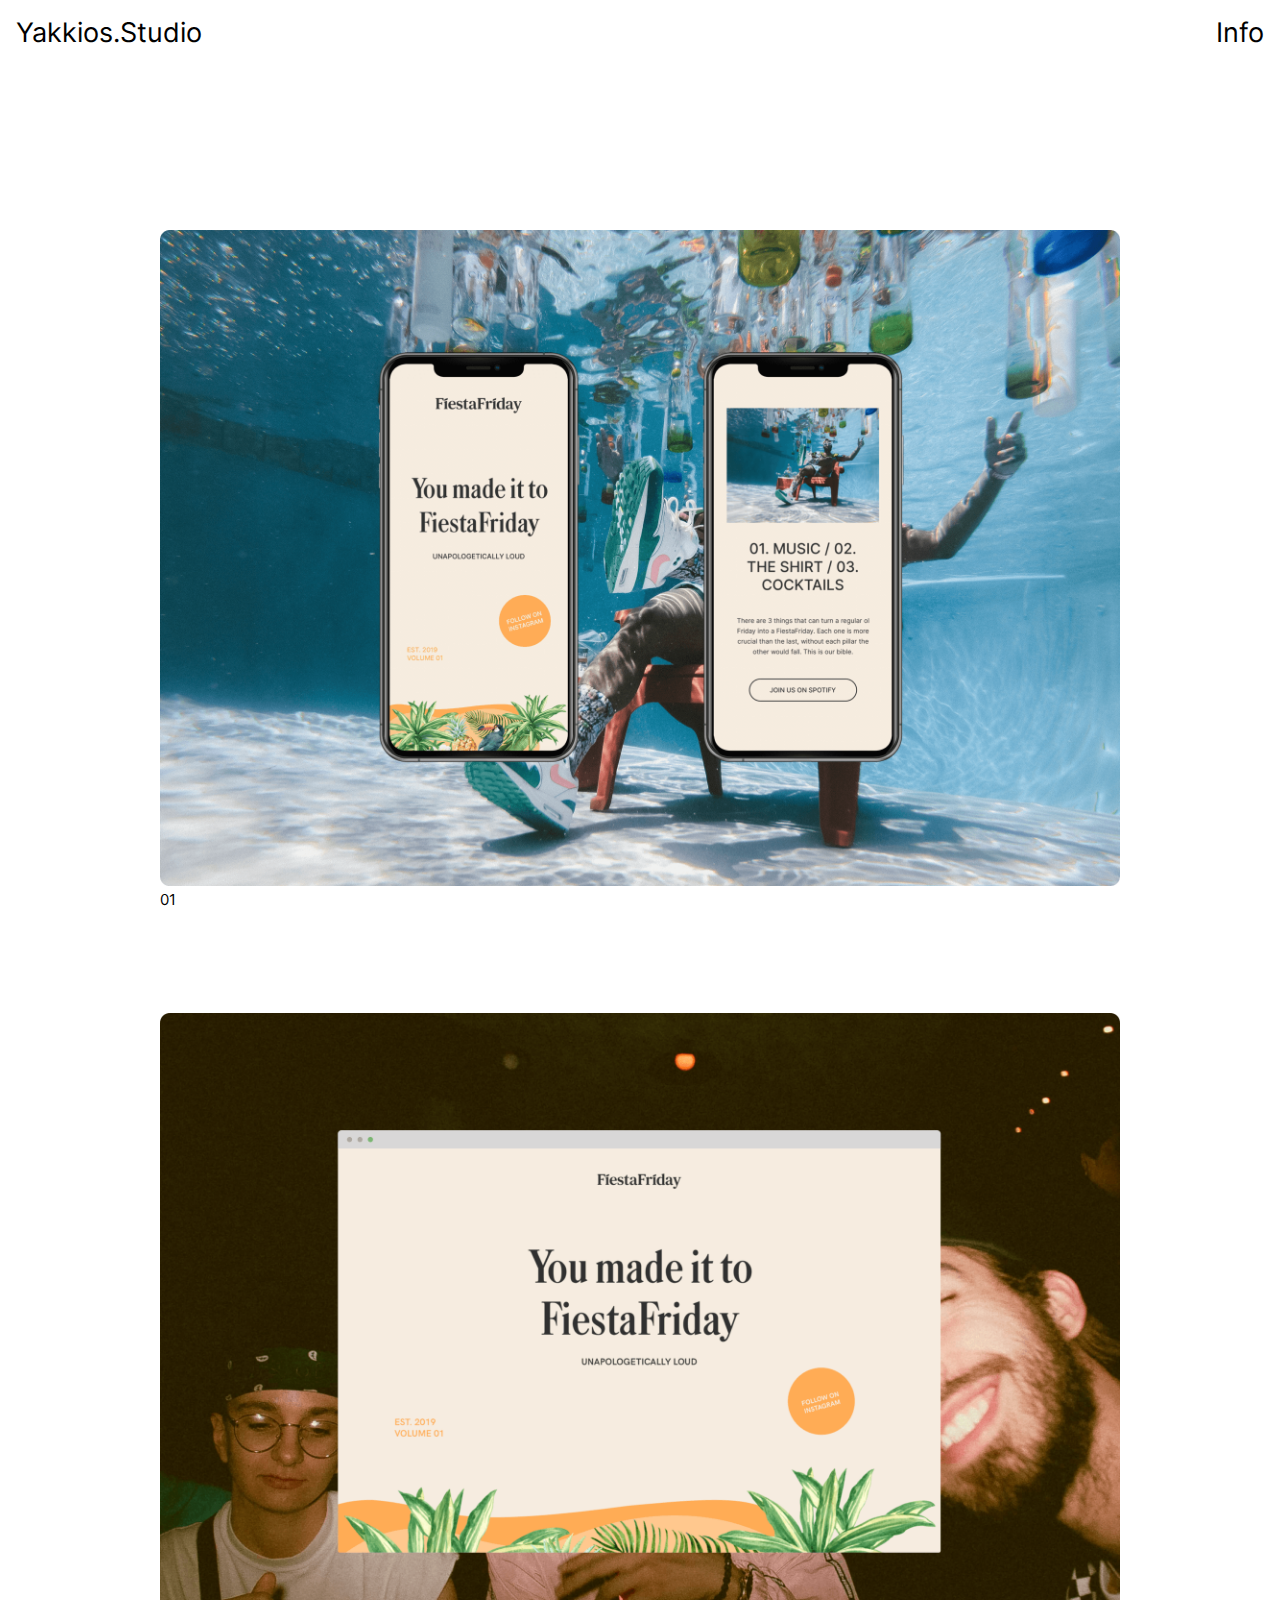
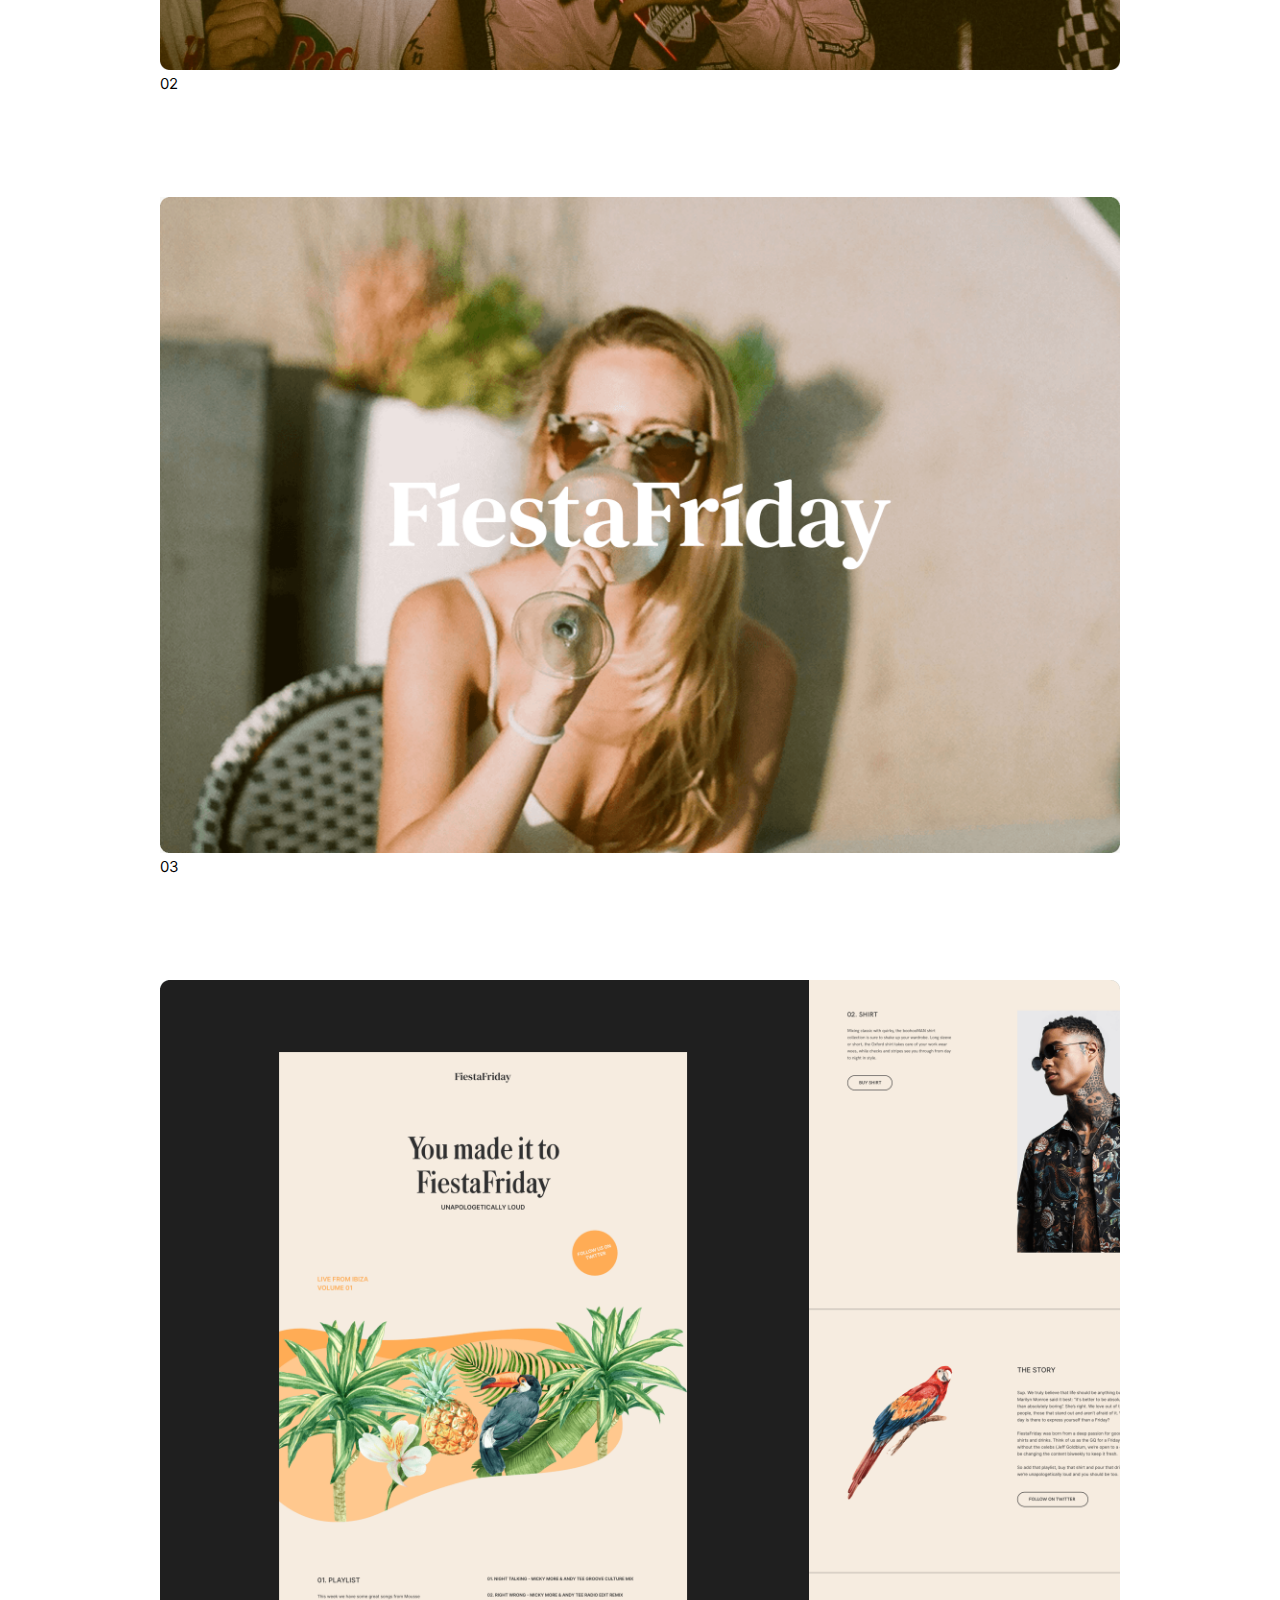
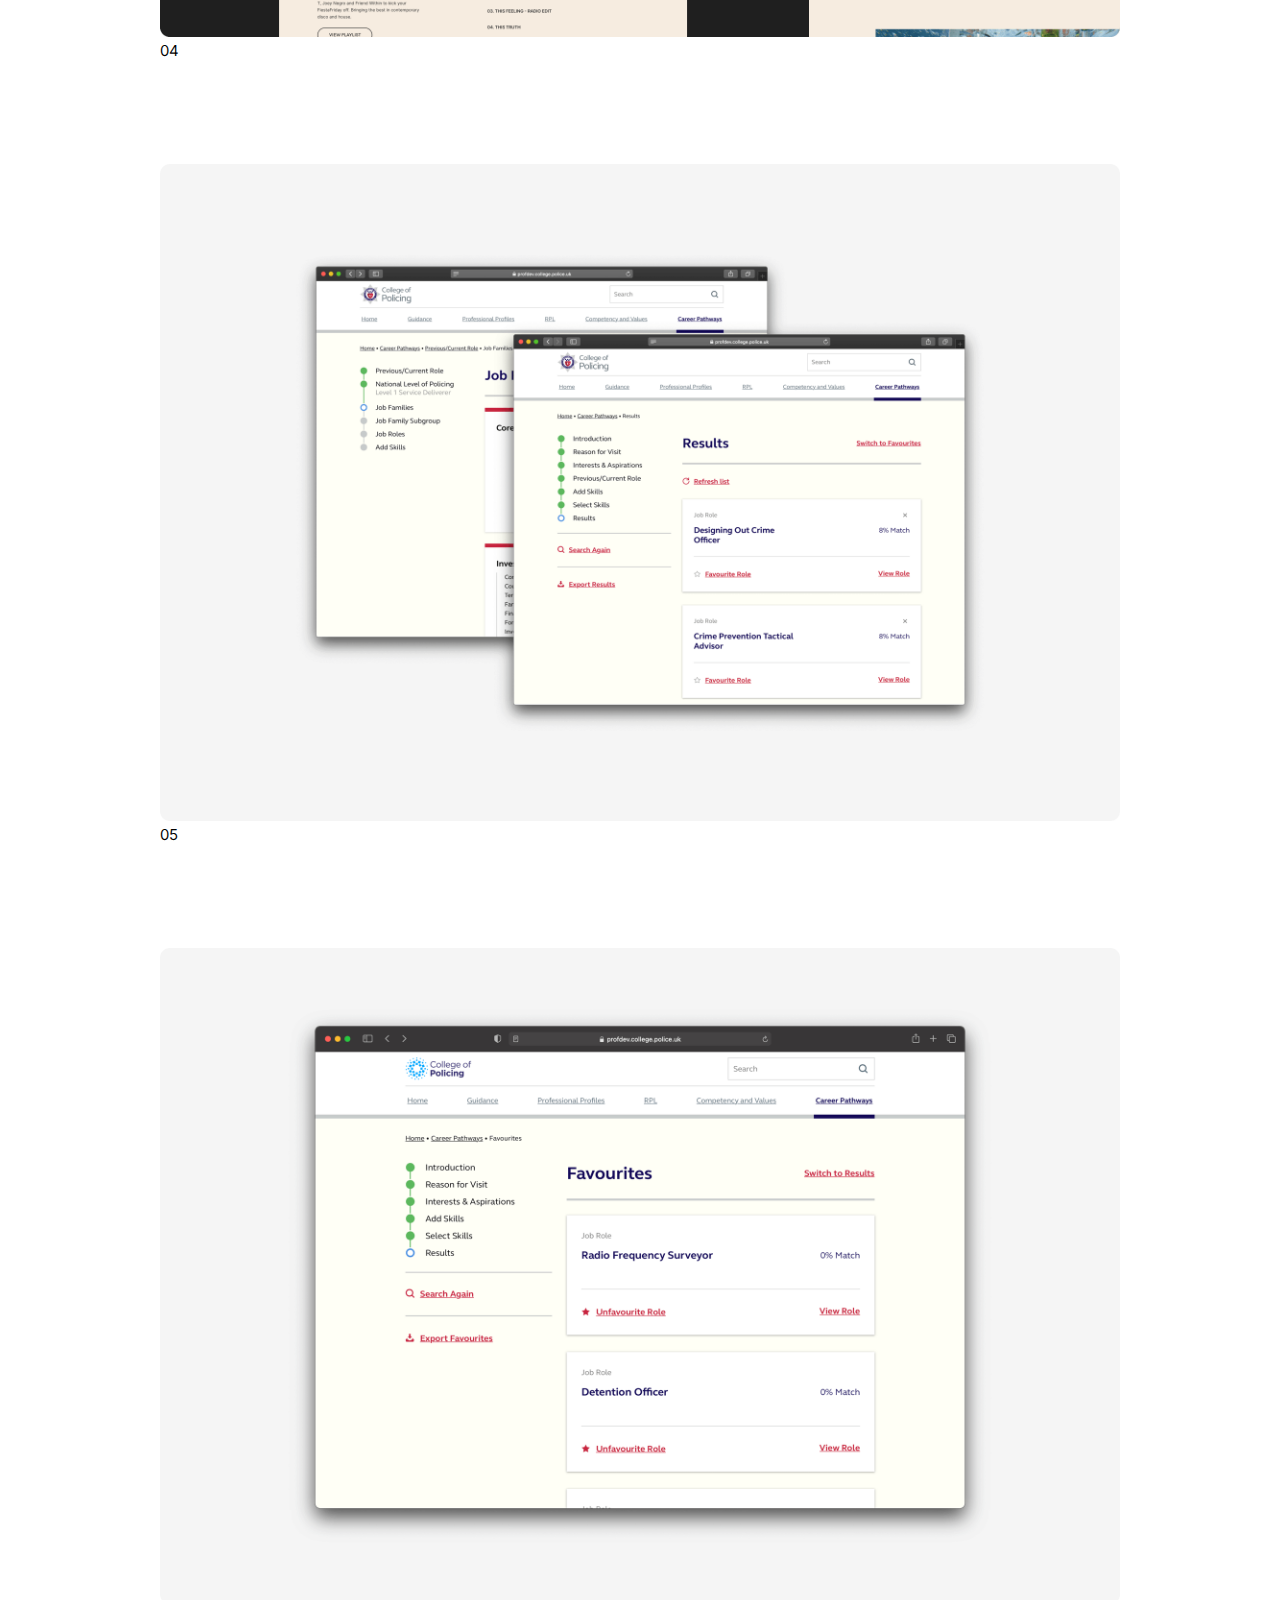
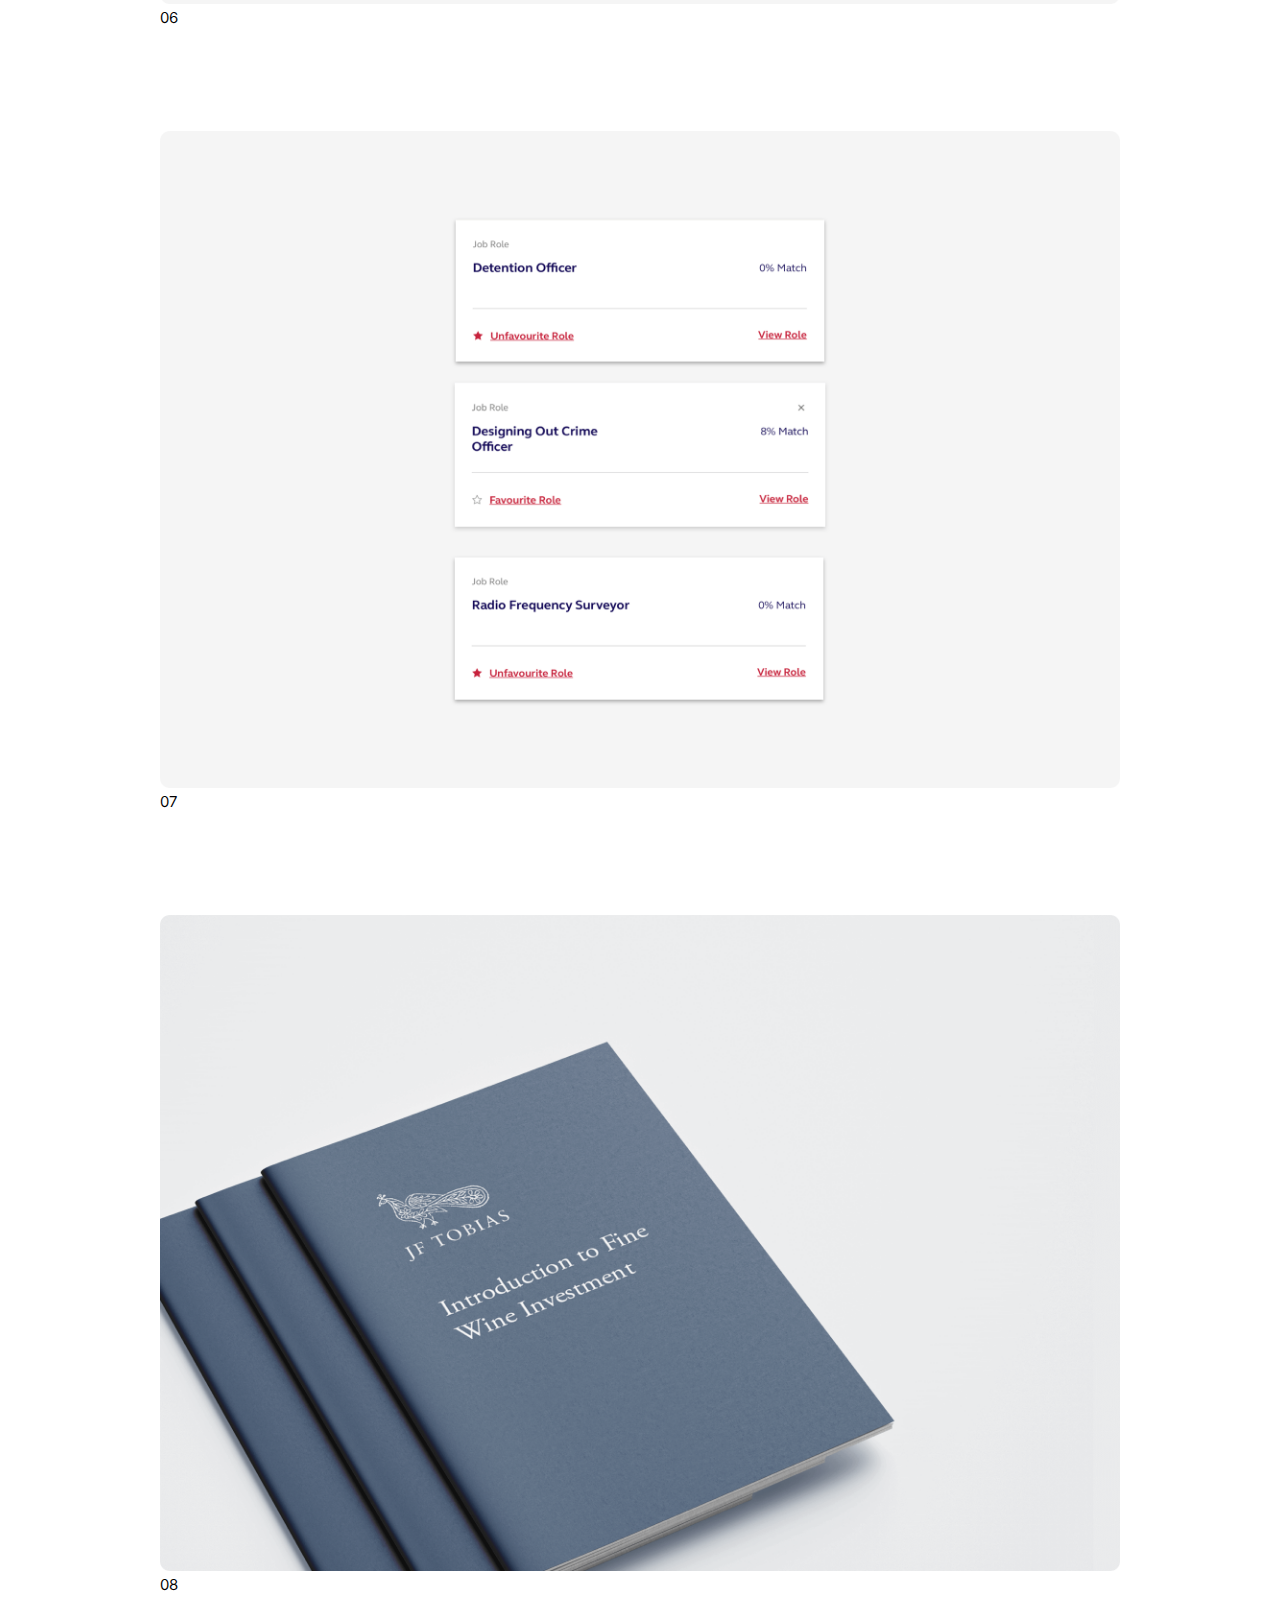
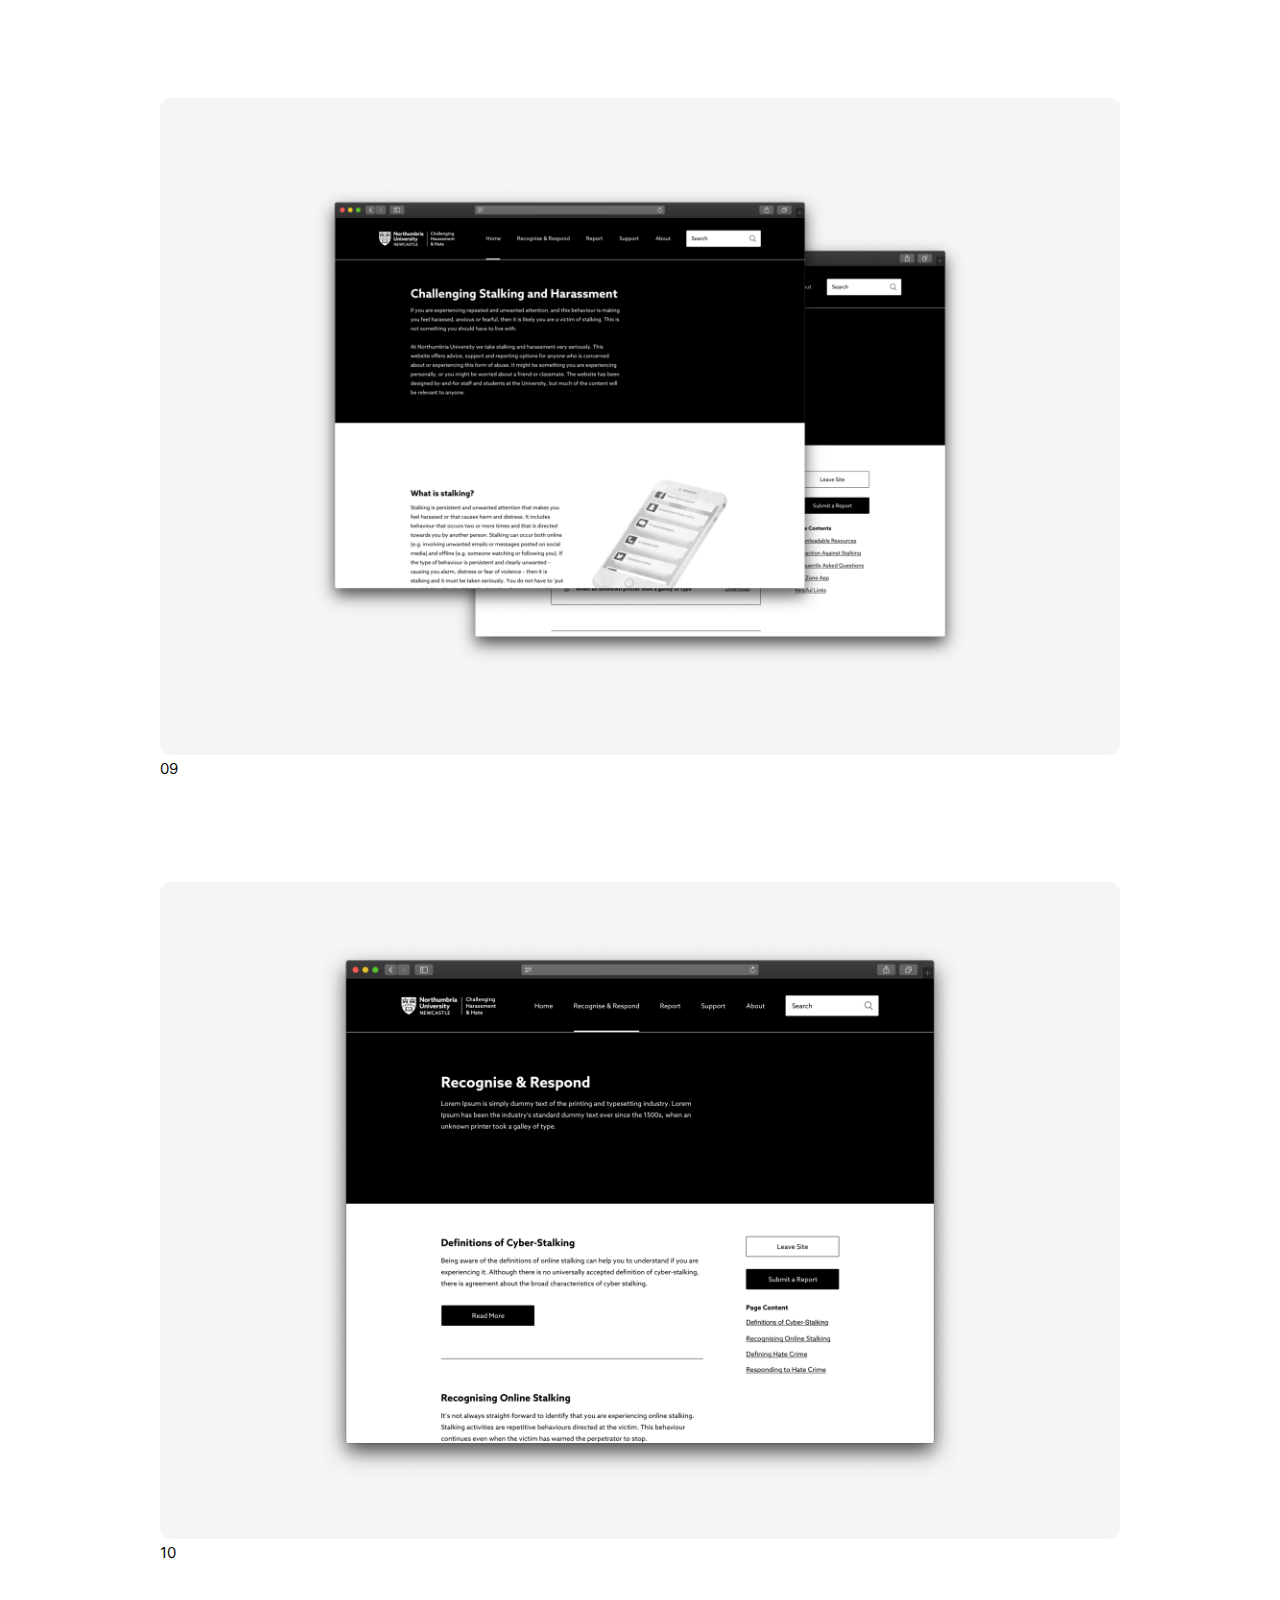
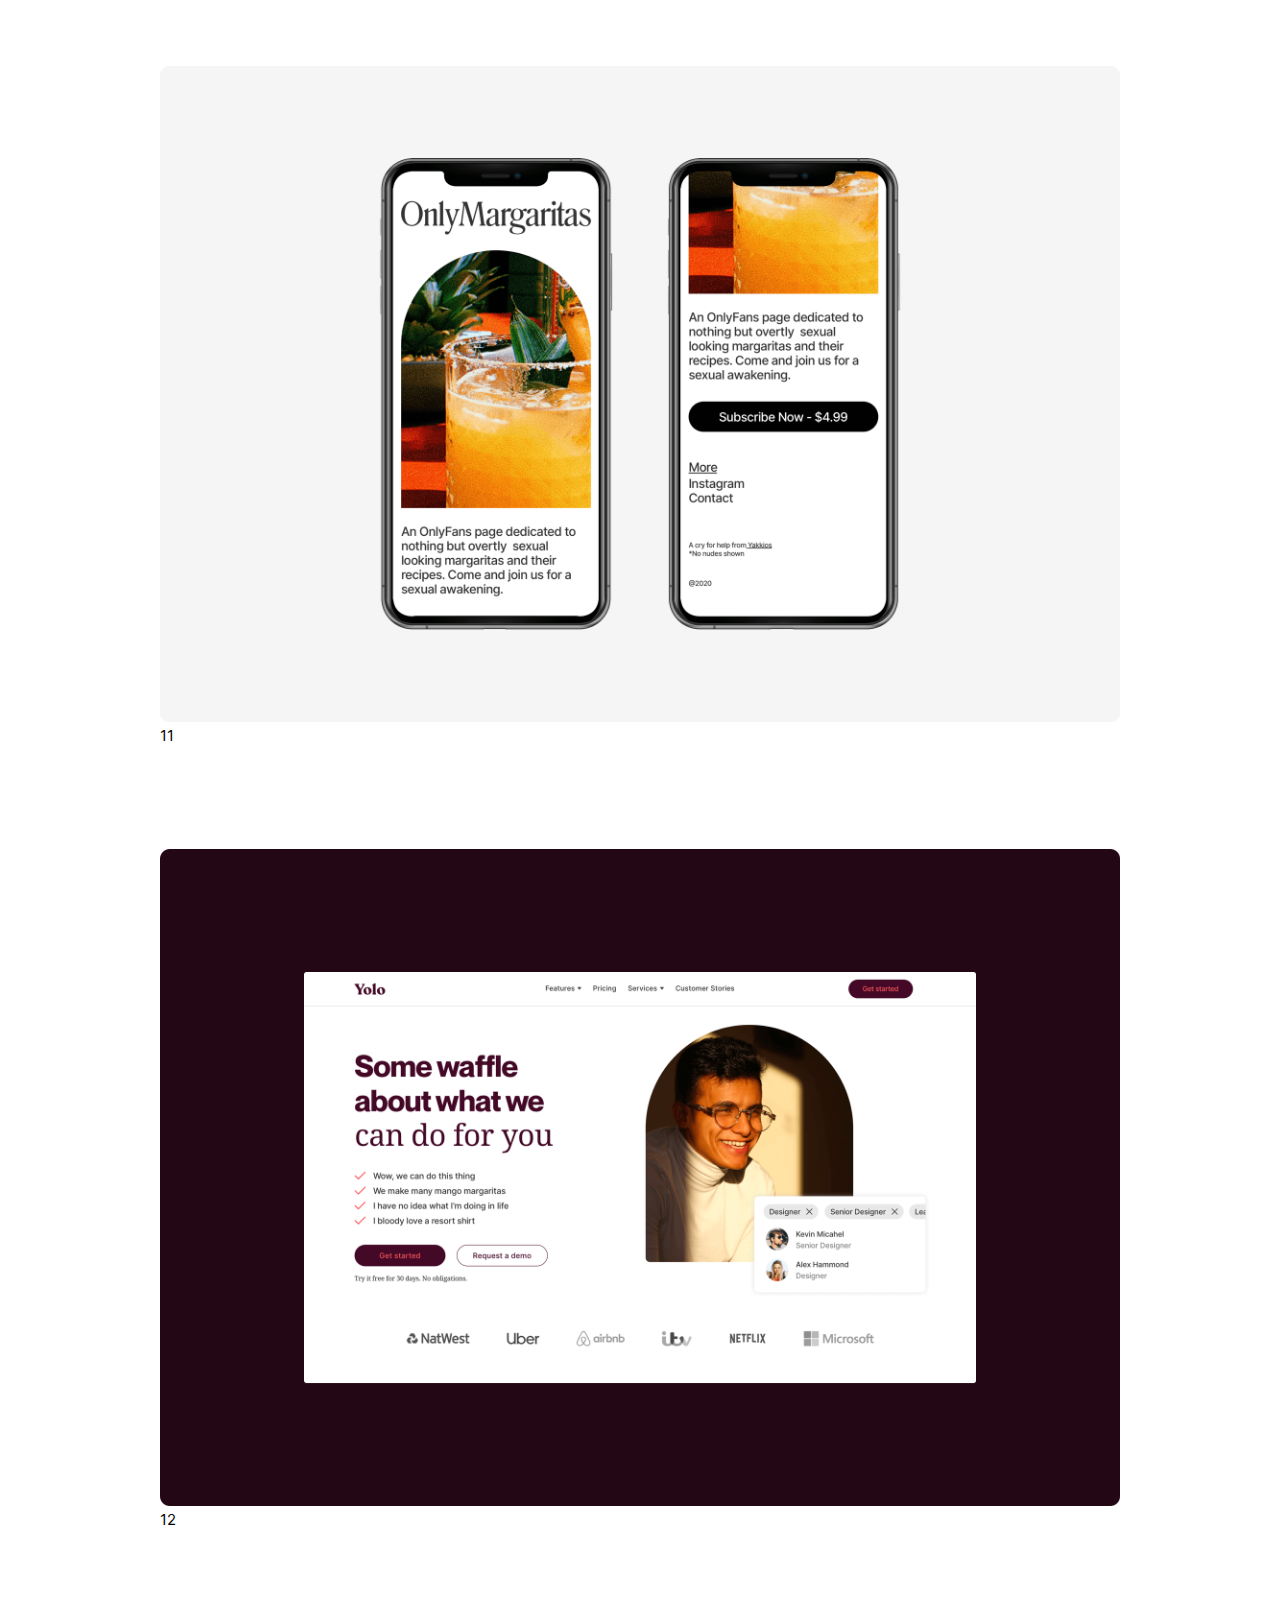
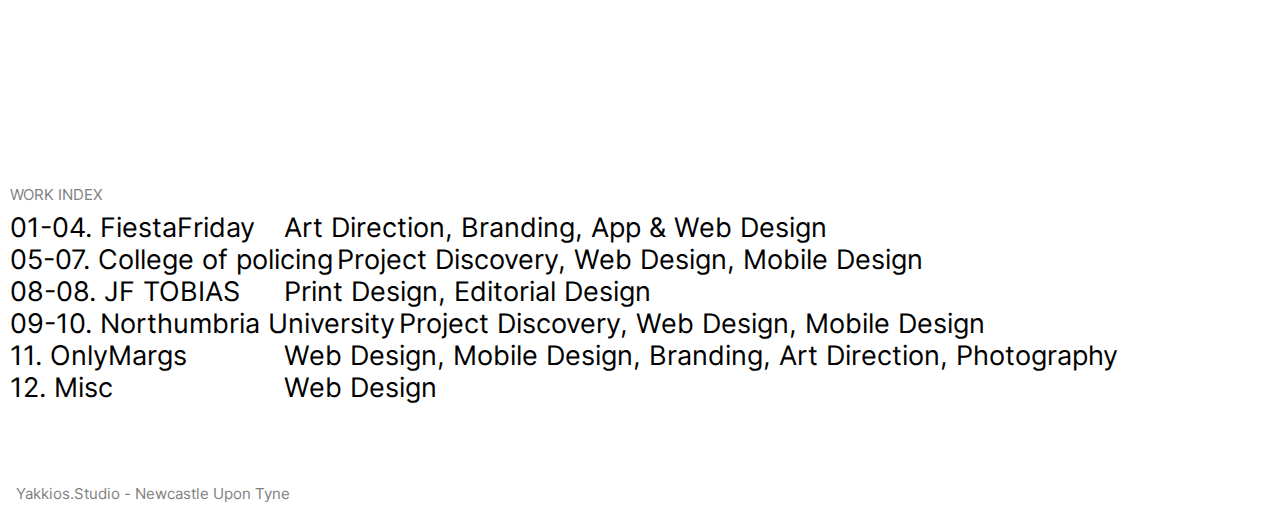
==== commit c7b1e797: "Complete update for information page and overall styling" ====
--- a/index.html
+++ b/index.html
@@ -8,8 +8,6 @@
 
   <link rel="shortcut icon" type="image/png" href="favicon.png"/>
   <link rel="shortcut icon" type="image/png" href="https://eg.com/favicon.png"/>
-
-  <meta property="og:image" content="http://example.com/ogp.jpg" />
 
 
   <script src="https://ajax.googleapis.com/ajax/libs/jquery/1.11.3/jquery.min.js"></script>
@@ -24,8 +22,8 @@
 
  <meta name="viewport" content="width=device-width, initial-scale=1">
 
- <meta property="og:image" content="http://example.com/Social.jpg">
- <meta property="og:image:type" content="image/png">
+ <meta property="og:image" content="Social.jpg">
+ <meta property="og:image:type" content="image/jpg">
  <meta property="og:image:width" content="1024">
  <meta property="og:image:height" content="1024">
 
@@ -36,9 +34,9 @@
 
 
   <header class="yakkios-header">
-    <div class="site-title-header"><a href="http://www.yakkios.studio">YAKKIOS.STUDIO
+    <div class="site-title-header"><a href="http://www.yakkios.studio">Yakkios.Studio
     </div>
-    <div class="copyright-header"><a href="http://www.yakkios.studio/information">INFORMATION</a>
+    <div class="copyright-header"><a href="http://www.yakkios.studio/information">Info</a>
     </div>
   </header>
 
@@ -233,16 +231,10 @@
 
   <div id="padding_block_64"></div>
 
- <footer class="footer">
+<footer class="footer">
   <div class="site-title-header">
   </div>
-  <div class="centre-footer">newcastle, uk
-    <br>
-    <a href="mailto:jackjohnson036@gmail.com?subject=I would love to buy you a marg on me">buy me a marg</a>
-    <br>
-
-  </div>
-  <div class="copyright-header">
+  <div class="centre-footer">Yakkios.Studio - Newcastle Upon Tyne
   </div>
 </footer>
 
--- a/stylesheet.css
+++ b/stylesheet.css
@@ -11,20 +11,27 @@
 }
 
 p {
-  font-size: 15px;
+  font-size: 27px;
   padding: 0 0 0 0;
   margin: 0;
-  font-weight: 600;
-  letter-spacing: -0.5px;
-  line-height: 17px;
+  font-weight: 500;
+  line-height: 32px;
+}
+
+p2 {
+  font-size: 15px;
+  padding: 0 0 0 0;
+  margin: 0;
+  font-weight: 500;
+  line-height: 20px;
 }
 
 h3 {
   font-size: 15px;
-  text-transform: uppercase;
   padding: 0 0 8px 0;
   margin: 0;
-  font-weight: 600;
+  font-weight: 500;
+  color: grey;
 }
 
 body a {
@@ -77,15 +84,14 @@
 .yakkios-header {
     font-family: Inter, sans-serif;
     width: 100vw;
-    padding: 0.6rem;
+    padding: 1rem;
     position: fixed;
     top: 0;
     justify-content: space-between;
-    font-size: 15px;
+    font-size: 27px;
     display: flex;
     box-sizing: border-box;
-    letter-spacing: -0.5px;
-    font-weight: 600;
+    font-weight: 500;
     background-color: white;
   }
 
@@ -145,15 +151,13 @@
 
 .footer {
     font-family: Inter, sans-serif;
-    font-weight: 600;
+    font-weight: 500;
     /*width: 100vw;*/
-    padding: .6rem;
-    position: fixed;
+    padding: 1rem;
     bottom: 0;
-    text-transform: uppercase;
     justify-content: space-between;
-    display: flex;
     box-sizing: border-box;
+    color: grey;
 }
 
 .footer a {
@@ -173,17 +177,18 @@
     padding: 0px 2rem 0 0px;
     margin: 0px;
     font-weight: normal;
-    max-width: 370px;
+    max-width: 60%;
 }
 
 
 .feature-block-about a { 
-  text-decoration: underline;
+  text-decoration: none;
 
 }
 
 .feature-block-about a:hover { 
   text-decoration: none;
+  color: grey;
 }
 
 .feature-block-about a span { 
@@ -195,26 +200,28 @@
 
 .feature-block-about h3 {
   font-size: 15px;
-  text-transform: uppercase;
   padding: 0 0 8px 0;
   margin: 0;
-  font-weight: 600;
+  font-weight: 500;
 }
 
 .feature-block-about p {
   padding: 0;
-  font-weight: 600;
-  font-size: 15px;
-  letter-spacing: -0.5px;
+  font-weight: 500;
+  font-size: 15px;
   line-height: 17px;
   padding: 0;
   margin: 0;
 }
 
 .gif {
-    padding-top: 40px;
     width: 270px;
   }
+
+.about-image {
+  max-width: 60%;
+  padding-left: 1rem;
+}
 
 .paragraph-indent {
   text-indent: 40px;
@@ -235,7 +242,7 @@
 }
 
 #padding_block_40 {
-  height: 40px;
+  height: 80px;
 }
 
 #padding_block_64 {
@@ -269,34 +276,33 @@
 }
 
 .about-wrapper {
-  padding: 2.5rem 0 0 .6rem;
+  padding: 6rem 0 0 1rem;
 }
 
 #div3 {
   vertical-align: top;
   padding-right: 2rem;
-  max-width: 370px;
+  max-width: 60%;
   display: inline-block;
 }
 
 #div4 {
   vertical-align: top;
   margin-top: 0px;
-    max-width: 370px;
-    display: inline-block;
+    max-width: 800px;
     padding-right: 30px;
 }
 
 .about-gif {
   padding-left: .6rem;
-  max-width: 370px;
+  max-width: 800px;
 }
 
 .About-Project {
     padding-left: 10rem;
     margin: 0px;
     font-size: 15px;
-    font-weight: 600;
+    font-weight: 500;
 }
 
 
@@ -315,8 +321,8 @@
   padding-left: .6rem;
 }
 
-#padding_block_156 {
-  height: 40px;
+#padding_block_80 {
+  height: 80px;
 }
 
 .About-Project {
@@ -349,9 +355,27 @@
   margin-top: 40px;
 }
 
-}
-
-
-
-
-
+#div3 {
+  vertical-align: top;
+  padding-right: 1rem;
+  max-width: 100%;
+  display: inline-block;
+}
+
+.about-image {
+  max-width: 88%;
+  padding-left: 1rem;
+  padding-right: 1rem;
+}
+
+}
+
+
+::selection {
+  background: orange; /* WebKit/Blink Browsers */
+}
+::-moz-selection {
+  background: orange; /* Gecko Browsers */
+}
+
+
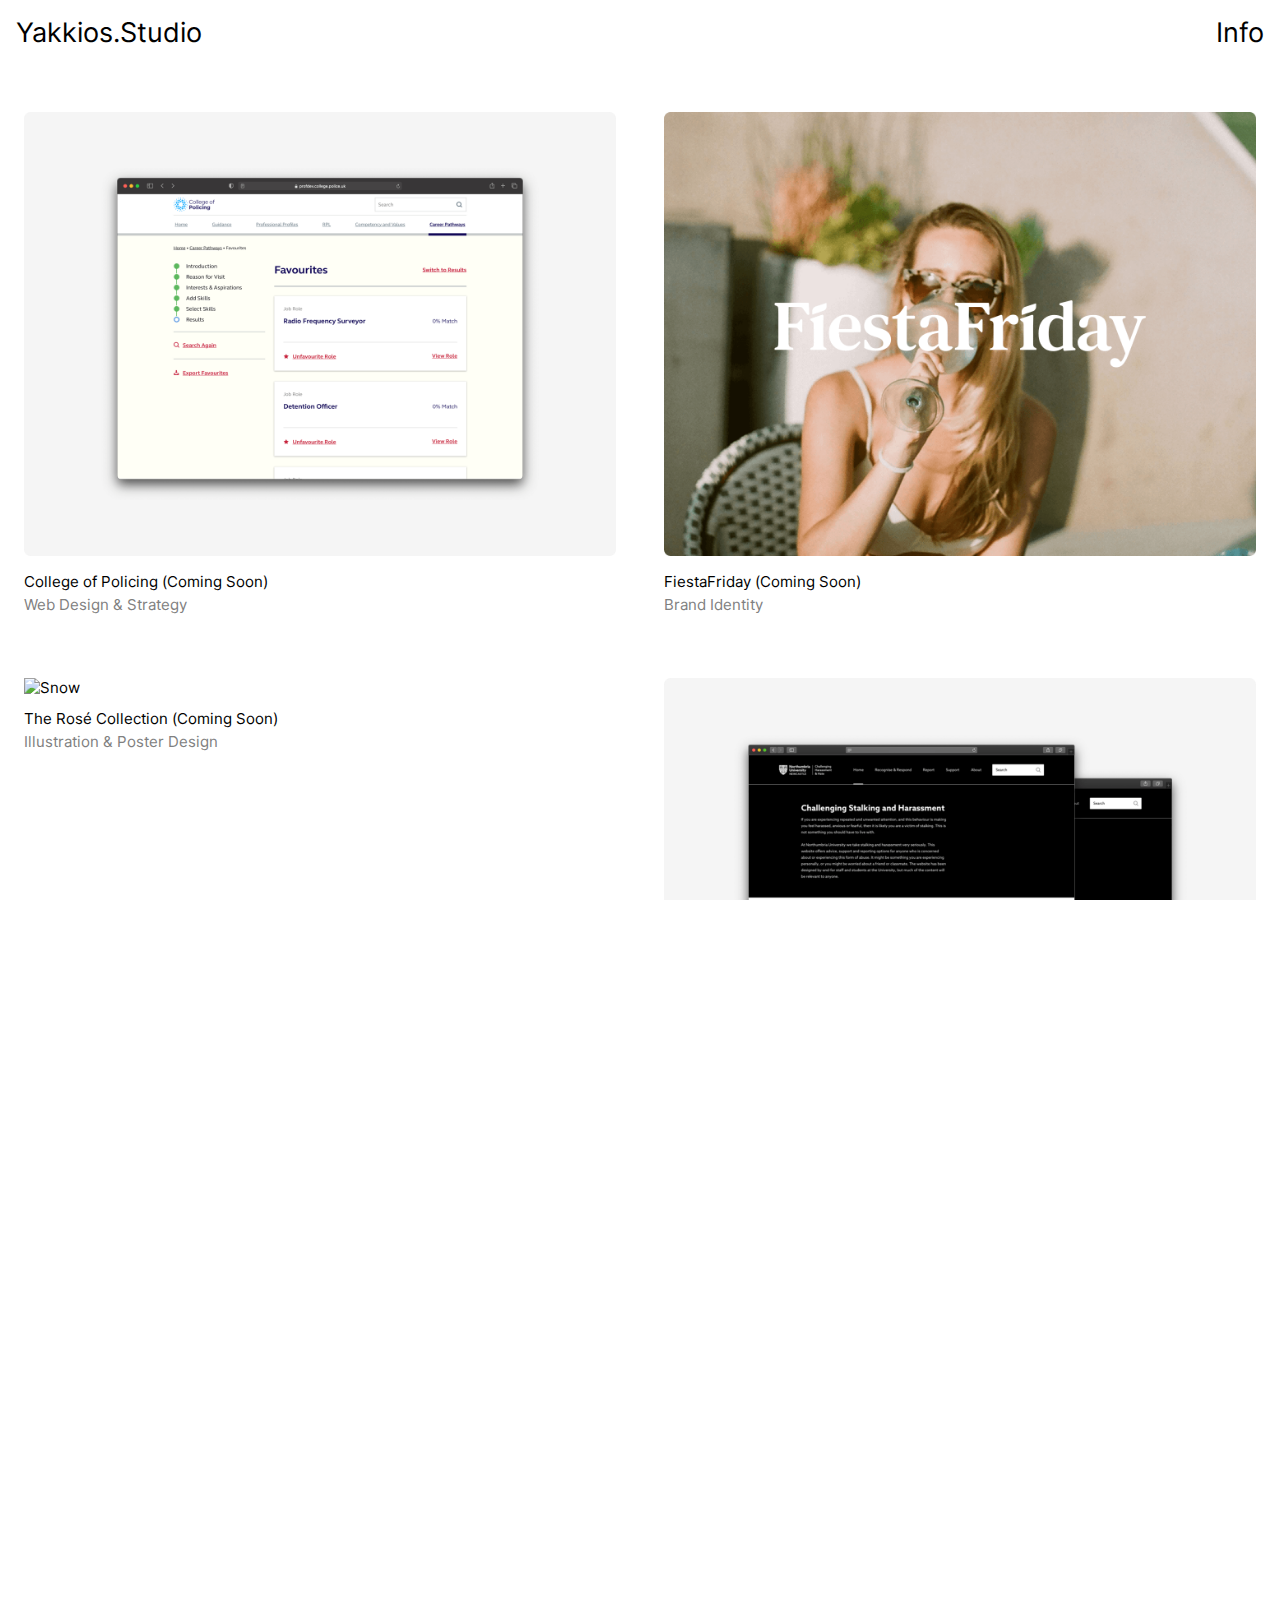
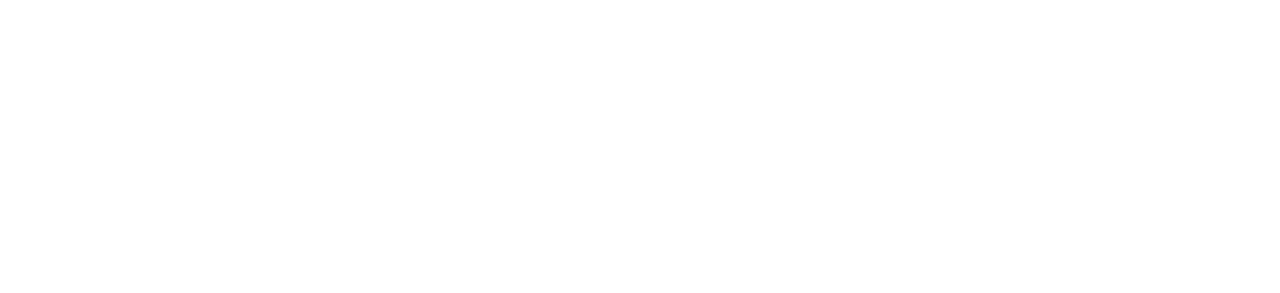
==== commit 3bec6db2: "Card layout index" ====
--- a/index.html
+++ b/index.html
@@ -1,13 +1,16 @@
 <!DOCTYPE html>
 <html>
 <head>
-  <Title>Margarita Fueled Digital Product Designer</Title>
+  <Title>Margarita Fueled Lead Product Designer</Title>
   <link href="stylesheet.css" rel="stylesheet" type="text/css">
 
   <link rel="stylesheet" type="text/css" href="MyFontsWebfontsKit.css">
 
   <link rel="shortcut icon" type="image/png" href="favicon.png"/>
   <link rel="shortcut icon" type="image/png" href="https://eg.com/favicon.png"/>
+
+  <meta property="og:image" content="og-card.png"/>
+  <meta property="og:url" content="http://yakkios.studio"/>
 
 
   <script src="https://ajax.googleapis.com/ajax/libs/jquery/1.11.3/jquery.min.js"></script>
@@ -40,11 +43,60 @@
     </div>
   </header>
 
-  <div id="padding_block_156"></div>
-
-
-
-  <div class="hero">
+  <div id="padding_block_40"></div>
+
+<div class="row">
+  <div class="column">
+    <img src="Thumbnails/COP-1.png" alt="Snow" style="width:100%">
+    <h1>College of Policing (Coming Soon)</h1>
+    <h2>Web Design & Strategy</h2>
+  </div>
+  <div class="column">
+    <img src="Thumbnails/FiestaFriday-1.png" alt="Forest" style="width:100%">
+    <h1>FiestaFriday (Coming Soon)</h1>
+    <h2>Brand Identity</h2>
+  </div>
+</div>
+
+<div class="row">
+  <div class="column">
+    <img src="Thumbnails/Rose-Collection-1.png" alt="Snow" style="width:100%">
+    <h1>The Rosé Collection (Coming Soon)</h1>
+    <h2>Illustration & Poster Design</h2>
+  </div>
+  <div class="column">
+    <img src="Thumbnails/Northumbria-University-1.png" alt="Forest" style="width:100%">
+    <h1>Northumbria University (Coming Soon)</h1>
+    <h2>Web Design & Strategy</h2>
+  </div>
+</div>
+
+<div class="row">
+  <div class="column">
+    <img src="Thumbnails/Onlymargs-1.png" alt="OnlyMargs" style="width:100%">
+    <h1>OnlyMargaritas</h1>
+    <h2>Misc</h2>
+  </div>
+  <div class="column">
+    <img style="width:100%">
+    <h1></h1>
+    <h2></h2>
+  </div>
+</div>
+
+<!--div class="row">
+  <div class="column">
+    <img src="Projects/Northumbria-University-1.png" alt="Snow" style="width:100%">
+    <h1>Aldi for Oak Engage (Coming Soon)</h1>
+    <h2>Product Design</h2>
+  </div>
+  <div class="column">
+    <img style="width:100%">
+  </div>
+</div-->
+
+
+  <!--div class="hero">
     <img src="Projects/FiestaFriday-1.png">
   </div>
 
@@ -226,7 +278,7 @@
 <div id="div2">
       <p>Web Design</p>
 </div>
-</div>
+</div-->
 
 
   <div id="padding_block_64"></div>
--- a/stylesheet.css
+++ b/stylesheet.css
@@ -1,3 +1,7 @@
+html, body {
+  overflow-x: hidden;
+}
+
 body {
   padding: 0;
   margin: 0;
@@ -8,47 +12,8 @@
   font-size: 15px;
   height: 100vh;
   color: black;
-}
-
-p {
-  font-size: 27px;
-  padding: 0 0 0 0;
-  margin: 0;
-  font-weight: 500;
-  line-height: 32px;
-}
-
-p2 {
-  font-size: 15px;
-  padding: 0 0 0 0;
-  margin: 0;
-  font-weight: 500;
-  line-height: 20px;
-}
-
-h3 {
-  font-size: 15px;
-  padding: 0 0 8px 0;
-  margin: 0;
-  font-weight: 500;
-  color: grey;
-}
-
-body a {
-  color: black;
-  text-decoration: none;
-}
-
-@font-face {
-  font-family: Inter;
-  src: url(Inter-Regular.otf) format("opentype");
-  font-weight: 400;
-}
-
-@font-face {
-  font-family: Inter;
-  src: url(Inter-SemiBold.otf;) format("opentype");
-  font-weight: 800;
+  position: relative;
+  scroll-behavior: smooth;
 }
 
 @-webkit-keyframes fadein {
@@ -67,8 +32,45 @@
 }
 
 
-html {
-  scroll-behavior: smooth;
+p {
+  font-size: 27px;
+  padding: 0 0 0 0;
+  margin: 0;
+  font-weight: 500;
+  line-height: 32px;
+}
+
+p2 {
+  font-size: 15px;
+  padding: 0 0 0 0;
+  margin: 0;
+  font-weight: 500;
+  line-height: 20px;
+}
+
+h3 {
+  font-size: 15px;
+  padding: 0 0 8px 0;
+  margin: 0;
+  font-weight: 500;
+  color: grey;
+}
+
+body a {
+  color: black;
+  text-decoration: none;
+}
+
+@font-face {
+  font-family: Inter;
+  src: url(Inter-Regular.otf) format("opentype");
+  font-weight: 400;
+}
+
+@font-face {
+  font-family: Inter;
+  src: url(Inter-SemiBold.otf;) format("opentype");
+  font-weight: 800;
 }
 
 .dark-mode {
@@ -93,6 +95,7 @@
     box-sizing: border-box;
     font-weight: 500;
     background-color: white;
+    z-index: 1;
   }
 
 .site-title-header {
@@ -105,6 +108,38 @@
 
 .header_copyright {
   display: flex;
+}
+
+.column {
+  float: left;
+  width: 50%;
+  padding: 32px 24px;
+}
+
+.row {
+  display: flex;
+}
+
+.column h1 {
+  font-size: 15px;
+    padding: 12px 0 0 0;
+    margin: 0;
+    font-weight: 500;
+}
+
+.column h2 {
+    font-size: 15px;
+    padding: 4px 0 0 0;
+    margin: 0;
+    font-weight: 500;
+    color: grey;
+}
+
+/* Clear floats after image containers */
+.row::after {
+  content: "";
+  clear: both;
+  display: table;
 }
 
 .hero {
@@ -177,7 +212,7 @@
     padding: 0px 2rem 0 0px;
     margin: 0px;
     font-weight: normal;
-    max-width: 60%;
+    max-width: 56%;
 }
 
 
@@ -219,8 +254,18 @@
   }
 
 .about-image {
-  max-width: 60%;
+  max-width: 56%;
   padding-left: 1rem;
+}
+
+.work-image-wrapper {
+  padding-left: 1rem;
+  padding-right: 1rem;
+  padding-bottom: 1rem;
+}
+
+.work-image {
+  width: 100%;
 }
 
 .paragraph-indent {
@@ -231,7 +276,7 @@
   display: inline-block;
   margin-left: 0;
   margin-right: 0;
-  width: 60%;
+  width: 56%;
   float: left;
   font-weight: normal;
 }
@@ -282,7 +327,7 @@
 #div3 {
   vertical-align: top;
   padding-right: 2rem;
-  max-width: 60%;
+  max-width: 56%;
   display: inline-block;
 }
 
@@ -317,8 +362,8 @@
 @media screen and (max-width: 890px) {
 
 .hero {
-  padding-right: .6rem;
-  padding-left: .6rem;
+  padding-right: 1rem;
+  padding-left: 1rem;
 }
 
 #padding_block_80 {
@@ -339,6 +384,18 @@
 
 #div2 p {
   padding-bottom: 12px;
+}
+
+.column {
+  float: left;
+  width: 100%;
+  padding: 0 0 56px 0;
+}
+
+.row {
+  display: block;
+  padding-left: 1rem;
+  padding-right: 1rem;
 }
 
 }
@@ -363,11 +420,15 @@
 }
 
 .about-image {
-  max-width: 88%;
+  max-width: 92%;
   padding-left: 1rem;
   padding-right: 1rem;
 }
 
+.feature-block-about {
+  max-width: 100%;
+}
+
 }
 
 
